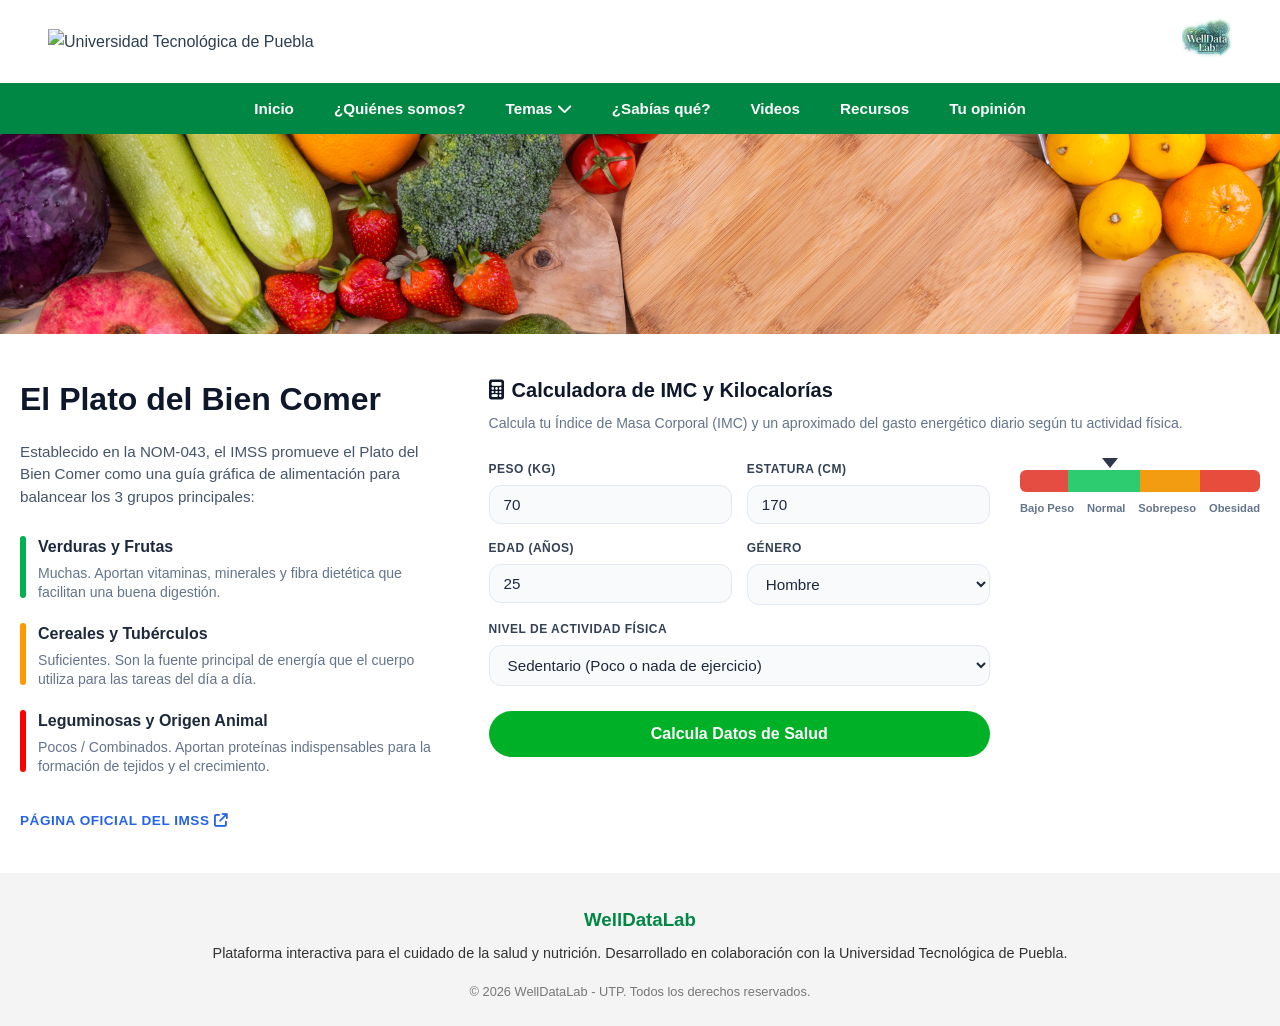
==== Views/calculadora.html @ 2ea06037 "Estructura completa actualizada: navegacion, estilos e imagenes" ====
<!DOCTYPE html>
<html lang="es">
<head>
  <meta charset="UTF-8">
  <meta name="viewport" content="width=device-width, initial-scale=1.0">
  <title>Calculadora de IMC - WellDataLab</title>

  <!-- FAVICON -->
  <link rel="icon" type="image/png" href="../Resources/logo-welldatalab.png">

  <!-- Font Awesome para los íconos -->
  <link rel="stylesheet" href="https://cdnjs.cloudflare.com/ajax/libs/font-awesome/6.5.1/css/all.min.css">
  
  <!-- HOJA DE ESTILOS PRINCIPAL (Se requiere ../ para salir de la carpeta Views) -->
  <link rel="stylesheet" href="../Styles/Style_components.css">
</head>
<body>

  <!-- ENCABEZADO CON LOGOS Y NAVEGACIÓN -->
  <header class="header-site">
    <div class="top-header">
      <div class="logo-left">
        <img src="../Resources/logo-utp.png.jpeg" alt="Universidad Tecnológica de Puebla">
      </div>
      <div class="logo-right">
        <img src="../Resources/logo-welldatalab.png" alt="WellDataLab">
      </div>
    </div>

    <nav class="navbar">
      <div class="nav-container">
        <button class="nav-toggle" id="nav-toggle" aria-label="Abrir menú">
          <i class="fa-solid fa-bars"></i>
        </button>

        <ul class="nav-menu" id="nav-menu">
          <li class="nav-item"><a href="../index.html" class="nav-link">Inicio</a></li>
          <li class="nav-item"><a href="quienes_somos.html" class="nav-link">¿Quiénes somos?</a></li>
          
          <!-- MENÚ DESPLEGABLE TEMAS DE INTERÉS -->
          <li class="nav-item dropdown-item">
            <a href="temas.html" class="nav-link">Temas <i class="fa-solid fa-chevron-down"></i></a>
            <ul class="dropdown-menu" id="topics-dropdown">
              <li><a href="temas.html" data-topic="1">Alimentación saludable (INCMNSZ)</a></li>
              <li><a href="temas.html" data-topic="2">Guías alimentarias</a></li>
              <li><a href="temas.html" data-topic="3">Hidratación y la Jarra del Buen Beber</a></li>
              <li><a href="temas.html" data-topic="4">Herramientas de salud (IMSS)</a></li>
              <li><a href="temas.html" data-topic="5">Sostenibilidad alimentaria</a></li>
              <li><a href="temas.html" data-topic="6">Recomendaciones de ejercicio</a></li>
              <li><a href="temas.html" data-topic="7">Videos de recetas</a></li>
              <li><a href="temas.html" data-topic="8">Marco normativo</a></li>
            </ul>
          </li>

          <li class="nav-item"><a href="sabias_que.html" class="nav-link">¿Sabías qué?</a></li>
          <li class="nav-item"><a href="#" class="nav-link">Videos</a></li>
          <li class="nav-item"><a href="#" class="nav-link">Recursos</a></li>
          <li class="nav-item"><a href="#" class="nav-link">Tu opinión</a></li>
        </ul>
      </div>
    </nav>
  </header>

  <!-- CONTENIDO PRINCIPAL -->
  <main class="main-content">
    <!-- BANNER SUPERIOR -->
    <div class="hero-banner">
      <img src="../Resources/home/banner-comida.jpg" alt="Alimentos saludables" class="banner-img">
    </div>

    <!-- CONTENEDOR PRINCIPAL DOS COLUMNAS -->
    <div class="calc-section-container">
      
      <!-- COLUMNA IZQUIERDA: EL PLATO DEL BIEN COMER -->
      <div class="info-plato">
        <h2>El Plato del Bien Comer</h2>
        <p class="desc-plato">
          Establecido en la NOM-043, el IMSS promueve el Plato del Bien Comer como una guía gráfica de alimentación para balancear los 3 grupos principales:
        </p>

        <ul class="lista-grupos">
          <li class="grupo-item verde">
            <strong>Verduras y Frutas</strong>
            <span>Muchas. Aportan vitaminas, minerales y fibra dietética que facilitan una buena digestión.</span>
          </li>
          <li class="grupo-item naranja">
            <strong>Cereales y Tubérculos</strong>
            <span>Suficientes. Son la fuente principal de energía que el cuerpo utiliza para las tareas del día a día.</span>
          </li>
          <li class="grupo-item rojo">
            <strong>Leguminosas y Origen Animal</strong>
            <span>Pocos / Combinados. Aportan proteínas indispensables para la formación de tejidos y el crecimiento.</span>
          </li>
        </ul>

        <a href="https://www.gob.mx/imss" target="_blank" rel="noopener noreferrer" class="link-imss">
          PÁGINA OFICIAL DEL IMSS <i class="fa-solid fa-arrow-up-right-from-square"></i>
        </a>
      </div>

      <!-- COLUMNA DERECHA: CALCULADORA Y BARRA DE IMC -->
      <div class="calc-card">
        <div class="calc-header">
          <h3><i class="fa-solid fa-calculator"></i> Calculadora de IMC y Kilocalorías</h3>
          <p>Calcula tu Índice de Masa Corporal (IMC) y un aproximado del gasto energético diario según tu actividad física.</p>
        </div>

        <div class="calc-body-grid">
          <!-- FORMULARIO -->
          <form id="imc-form" class="imc-form">
            <div class="form-row">
              <div class="form-group">
                <label for="peso">PESO (KG)</label>
                <input type="number" id="peso" value="70" step="0.1" min="1" required>
              </div>
              <div class="form-group">
                <label for="estatura">ESTATURA (CM)</label>
                <input type="number" id="estatura" value="170" min="1" required>
              </div>
            </div>

            <div class="form-row">
              <div class="form-group">
                <label for="edad">EDAD (AÑOS)</label>
                <input type="number" id="edad" value="25" min="1" required>
              </div>
              <div class="form-group">
                <label for="genero">GÉNERO</label>
                <select id="genero">
                  <option value="Hombre">Hombre</option>
                  <option value="Mujer">Mujer</option>
                </select>
              </div>
            </div>

            <div class="form-group full-width">
              <label for="actividad">NIVEL DE ACTIVIDAD FÍSICA</label>
              <select id="actividad">
                <option value="1.2">Sedentario (Poco o nada de ejercicio)</option>
                <option value="1.375">Ligero (1-3 días a la semana)</option>
                <option value="1.55">Moderado (3-5 días a la semana)</option>
                <option value="1.725">Intenso (6-7 días a la semana)</option>
              </select>
            </div>

            <button type="submit" class="btn-calcula-green">Calcula Datos de Salud</button>
          </form>

          <!-- BARRA GRÁFICA DE IMC -->
          <div class="imc-visual-container">
            <div class="bar-wrapper">
              <div class="bar-gradient"></div>
              <!-- Indicador en forma de V invertida/flecha -->
              <div id="indicador-flecha" class="arrow-indicator"></div>
            </div>
            <div class="bar-labels">
              <span>Bajo Peso</span>
              <span>Normal</span>
              <span>Sobrepeso</span>
              <span>Obesidad</span>
            </div>

            <!-- RESULTADOS DESPLEGABLES ABAJO DE LA BARRA -->
            <div id="box-resultados" class="box-resultados hidden">
              <p><strong>IMC:</strong> <span id="res-imc">--</span> (<span id="res-cat">--</span>)</p>
              <p><strong>Gasto Energético:</strong> <span id="res-kcal">--</span></p>
            </div>
          </div>
        </div>
      </div>

    </div>
  </main>

  <!-- PIE DE PÁGINA -->
  <footer class="footer-site">
    <div class="footer-container">
      <h3 class="footer-title">WellDataLab</h3>
      <p>Plataforma interactiva para el cuidado de la salud y nutrición. Desarrollado en colaboración con la Universidad Tecnológica de Puebla.</p>
      <p class="copyright">© 2026 WellDataLab - UTP. Todos los derechos reservados.</p>
    </div>
  </footer>

  <!-- Scripts -->
  <script src="../Js/main.js"></script>
  <script src="../Js/calculadora.js"></script>
</body>
</html>
---- Styles/Style_components.css ----
/* ==========================================
   1. RESET Y CONFIGURACIÓN GLOBAL
   ========================================== */
* {
  box-sizing: border-box;
  margin: 0;
  padding: 0;
}

html, body {
  background-color: #ffffff !important;
  font-family: 'Segoe UI', Tahoma, Geneva, Verdana, sans-serif;
  color: #333333;
  display: flex;
  flex-direction: column;
  min-height: 100vh;
}

/* Regla general de ocultar */
.hidden {
  display: none !important;
}

/* ==========================================
   2. LOGOS SUPERIORES Y HEADER
   ========================================== */
.top-header {
  display: flex;
  justify-content: space-between;
  align-items: center;
  padding: 0.8rem 3rem;
  background-color: #ffffff;
}

.logo-left img { height: 65px; }
.logo-right img { height: 50px; }

/* ==========================================
   3. BARRA DE NAVEGACIÓN (NAVBAR)
   ========================================== */
.navbar {
  background-color: #008744; /* Verde institucional */
  width: 100%;
  position: relative;
  z-index: 1000;
}

.nav-container {
  display: flex;
  justify-content: center;
  align-items: center;
  padding: 0.8rem 1rem;
}

.nav-menu {
  display: flex;
  list-style: none;
  gap: 2.5rem;
  align-items: center;
}

.nav-link {
  color: #ffffff;
  text-decoration: none;
  font-weight: bold;
  font-size: 0.95rem;
  transition: opacity 0.2s;
}

.nav-link:hover, .nav-link.active {
  opacity: 0.85;
}

.nav-toggle {
  display: none;
  background: transparent;
  border: none;
  color: #ffffff;
  font-size: 1.8rem;
  cursor: pointer;
}

/* MENÚ DESPLEGABLE (DROPDOWN IN NAVBAR) */
.dropdown-item {
  position: relative;
}

.dropdown-menu {
  display: none;
  position: absolute;
  top: 100%;
  left: 0;
  background-color: #008744;
  min-width: 260px;
  box-shadow: 0 8px 16px rgba(0, 0, 0, 0.2);
  list-style: none;
  padding: 10px 0;
  margin: 0;
  z-index: 1000;
  border-radius: 0 0 8px 8px;
}

.dropdown-item:hover .dropdown-menu {
  display: block;
}

.dropdown-menu li a {
  color: #ffffff;
  padding: 10px 18px;
  display: block;
  text-decoration: none;
  font-size: 0.92rem;
  transition: background 0.2s;
}

.dropdown-menu li a:hover {
  background-color: #006b35;
}

/* ==========================================
   4. BANNERS Y HERO
   ========================================== */
.hero-banner {
  width: 100% !important;
  height: 200px !important;
  min-height: 200px !important;
  max-height: 200px !important;
  overflow: hidden !important;
  display: block !important;
  background-color: #008744;
  position: relative !important;
}

.hero-banner img,
.hero-banner .banner-img {
  width: 100% !important;
  height: 200px !important; /* En lugar de 100%, forzamos la altura absoluta */
  object-fit: cover !important;
  object-position: center !important;
  display: block !important;
}

/* ==========================================
   5. INICIO (HOME / DIAPOSITIVA 1)
   ========================================== */
.home-container {
  display: grid;
  grid-template-columns: 280px 1fr 220px;
  gap: 20px;
  max-width: 1300px;
  margin: 30px auto;
  padding: 0 20px;
  align-items: center;
  background-color: #ffffff !important;
}

.left-aside {
  display: flex;
  justify-content: center;
}

.left-aside .castor-img {
  width: 100%;
  max-width: 270px;
  height: auto;
}

.content-body {
  text-align: center;
  line-height: 1.6;
}

.content-body h1 {
  font-size: 2rem;
  font-weight: 800;
  letter-spacing: 1px;
  margin-bottom: 5px;
  color: #000000;
}

.content-body .subtitle {
  font-size: 1.15rem;
  font-weight: 600;
  margin-bottom: 25px;
  color: #000000;
}

.content-body p {
  font-size: 1.05rem;
  margin-bottom: 20px;
  color: #222222;
}

.highlight-text {
  font-weight: 600;
}

.right-aside {
  display: flex;
  flex-direction: column;
  align-items: center;
  gap: 35px;
}

/* POST-IT IMC */
.postit-btn {
  position: relative;
  width: 170px;
  background-color: #fef08a;
  color: #222222;
  text-decoration: none;
  text-align: center;
  padding: 25px 15px 15px 15px;
  font-size: 0.95rem;
  line-height: 1.3;
  box-shadow: 4px 5px 12px rgba(0, 0, 0, 0.2);
  transform: rotate(3deg);
  transition: transform 0.2s ease, box-shadow 0.2s ease;
  display: flex;
  flex-direction: column;
  align-items: center;
  justify-content: center;
  border-radius: 2px;
}

.postit-btn .pin {
  position: absolute;
  top: -12px;
  font-size: 1.4rem;
  text-shadow: 1px 2px 3px rgba(0,0,0,0.3);
}

.postit-btn p { margin: 8px 0; }
.postit-btn strong { font-weight: bold; }
.postit-btn .scale-icon { font-size: 1.3rem; margin-top: 4px; }

.postit-btn:hover {
  transform: scale(1.06) rotate(0deg);
  box-shadow: 6px 8px 16px rgba(0, 0, 0, 0.3);
}

.heart-img {
  width: 130px;
  height: auto;
}

/* ==========================================
   6. CALCULADORA IMC & PLATO DEL BIEN COMER
   ========================================== */
.calc-section-container {
  display: grid;
  grid-template-columns: 1fr 1.8fr;
  gap: 40px;
  max-width: 1300px;
  margin: 40px auto;
  padding: 0 20px;
  align-items: start;
}

.info-plato h2 {
  font-size: 2rem;
  font-weight: 800;
  color: #0f172a;
  margin-bottom: 15px;
}

.desc-plato {
  color: #475569;
  font-size: 0.95rem;
  line-height: 1.5;
  margin-bottom: 25px;
}

.lista-grupos {
  list-style: none;
  display: flex;
  flex-direction: column;
  gap: 18px;
  margin-bottom: 30px;
}

.grupo-item {
  position: relative;
  padding-left: 18px;
  display: flex;
  flex-direction: column;
  gap: 4px;
}

.grupo-item::before {
  content: "";
  position: absolute;
  left: 0;
  top: 2px;
  width: 6px;
  height: 90%;
  border-radius: 3px;
}

.grupo-item.verde::before { background-color: #00b050; }
.grupo-item.naranja::before { background-color: #ff9900; }
.grupo-item.rojo::before { background-color: #ff0000; }

.grupo-item strong { font-size: 1rem; color: #1e293b; }
.grupo-item span { font-size: 0.88rem; color: #64748b; line-height: 1.4; }

.link-imss {
  color: #2563eb;
  font-size: 0.85rem;
  font-weight: 700;
  text-decoration: none;
  letter-spacing: 0.5px;
}

.calc-card { background: #ffffff !important; }

.calc-header h3 {
  font-size: 1.25rem;
  color: #0f172a;
  display: flex;
  align-items: center;
  gap: 8px;
  margin-bottom: 6px;
}

.calc-header p {
  color: #64748b;
  font-size: 0.88rem;
  margin-bottom: 25px;
}

.calc-body-grid {
  display: grid;
  grid-template-columns: 1fr 240px;
  gap: 30px;
  align-items: start;
}

.imc-form { display: flex; flex-direction: column; gap: 15px; }
.form-row { display: grid; grid-template-columns: 1fr 1fr; gap: 15px; }
.form-group { display: flex; flex-direction: column; gap: 6px; }
.form-group.full-width { grid-column: 1 / -1; }

.form-group label {
  font-size: 0.75rem;
  font-weight: 800;
  color: #334155;
  letter-spacing: 0.5px;
}

.form-group input,
.form-group select {
  width: 100%;
  padding: 10px 14px;
  border: 1px solid #e2e8f0;
  border-radius: 12px;
  background-color: #f8fafc;
  font-size: 0.95rem;
  color: #1e293b;
  outline: none;
  transition: border-color 0.2s, background-color 0.2s;
}

.form-group input:focus,
.form-group select:focus {
  border-color: #008744;
  background-color: #ffffff;
}

.btn-calcula-green {
  background-color: #00b027;
  color: #ffffff;
  border: none;
  padding: 14px 20px;
  font-size: 1rem;
  font-weight: 700;
  border-radius: 30px;
  cursor: pointer;
  margin-top: 10px;
  transition: background-color 0.2s, transform 0.1s;
}

.btn-calcula-green:hover {
  background-color: #008744;
  transform: translateY(-1px);
}

/* BARRA DE IMC Y RESULTADOS */
.imc-visual-container {
  display: flex;
  flex-direction: column;
  align-items: center;
  margin-top: 10px;
  width: 100%;
}

.bar-wrapper {
  position: relative;
  width: 100%;
  height: 22px;
}

.bar-gradient {
  width: 100%;
  height: 100%;
  border-radius: 6px;
  background: linear-gradient(
    to right,
    #e54d42 0%, #e54d42 20%,
    #2ecc71 20%, #2ecc71 50%,
    #f39c12 50%, #f39c12 75%,
    #e74c3c 75%, #e74c3c 100%
  );
}

.arrow-indicator {
  position: absolute;
  top: -12px;
  left: 37.5%;
  width: 0;
  height: 0;
  border-left: 8px solid transparent;
  border-right: 8px solid transparent;
  border-top: 10px solid #2d3748;
  transform: translateX(-50%);
  transition: left 0.4s ease-in-out;
}

.bar-labels {
  display: flex;
  justify-content: space-between;
  width: 100%;
  margin-top: 8px;
}

.bar-labels span {
  font-size: 0.70rem;
  color: #64748b;
  font-weight: 600;
}

.box-resultados {
  margin-top: 20px;
  padding: 14px;
  background-color: #f1f5f9;
  border-radius: 10px;
  width: 100%;
  text-align: center;
  font-size: 0.88rem;
  color: #1e293b;
  line-height: 1.5;
}

/* ==========================================
   7. SECCIÓN ¿QUIÉNES SOMOS?
   ========================================== */
.about-section {
  width: 100%;
  max-width: 1100px;
  margin: 40px auto;
  padding: 0 20px 60px;
  text-align: center;
  background-color: #ffffff !important;
}

.about-title {
  font-size: 2rem;
  font-weight: 800;
  color: #111827;
  margin-bottom: 35px;
  text-transform: uppercase;
  letter-spacing: 1px;
}

.cards-grid {
  display: grid;
  grid-template-columns: repeat(auto-fit, minmax(280px, 1fr));
  gap: 25px;
  width: 100%;
}

.about-card {
  padding: 35px 25px;
  border-radius: 20px;
  box-shadow: 0 4px 15px rgba(0, 0, 0, 0.05);
  text-align: center;
}

.about-card h2 {
  font-size: 1.25rem;
  font-weight: 700;
  color: #1f2937;
  margin-bottom: 15px;
}

.about-card p {
  font-size: 0.95rem;
  color: #4b5563;
  line-height: 1.6;
}

.blue-card { background-color: #EBF5FF; }
.green-card { background-color: #E6F9F0; }

/* ==========================================
   8. SECCIÓN ¿SABÍAS QUÉ?
   ========================================== */
.facts-section {
  max-width: 1100px;
  margin: 30px auto;
  padding: 0 20px 60px;
  background-color: #ffffff !important;
}

.facts-main-title {
  text-align: center;
  font-size: 2.2rem;
  font-weight: 900;
  color: #111827;
  margin-bottom: 25px;
  letter-spacing: 1px;
}

.topic-selector-container {
  background-color: #f3f4f6;
  padding: 15px 20px;
  border-radius: 12px;
  margin-bottom: 30px;
  display: flex;
  align-items: center;
  justify-content: center;
  gap: 15px;
  flex-wrap: wrap;
}

.topic-selector-container label {
  font-weight: 700;
  color: #1f2937;
}

.topic-select {
  padding: 10px 15px;
  font-size: 1rem;
  font-weight: 600;
  border: 2px solid #008744;
  border-radius: 8px;
  outline: none;
  background-color: #ffffff;
  cursor: pointer;
}

.facts-layout {
  display: flex;
  gap: 30px;
  align-items: flex-start;
}

.facts-aside { flex: 0 0 240px; }

.postit-facts {
  background-color: #fef08a;
  padding: 25px 18px;
  border-radius: 6px;
  box-shadow: 4px 6px 12px rgba(0, 0, 0, 0.12);
  position: relative;
  text-align: center;
}

.postit-facts .pin {
  position: absolute;
  top: -10px;
  left: 50%;
  transform: translateX(-50%);
  font-size: 1.2rem;
}

.postit-facts h2 {
  font-size: 1.3rem;
  font-weight: 800;
  color: #854d0e;
  margin: 10px 0 5px;
}

.postit-facts p {
  font-size: 0.88rem;
  color: #a16207;
  margin-bottom: 12px;
}

.facts-counter {
  background-color: #facc15;
  color: #713f12;
  font-weight: 700;
  padding: 5px 10px;
  border-radius: 15px;
  font-size: 0.85rem;
  display: inline-block;
}

.facts-container {
  flex: 1;
  display: flex;
  flex-direction: column;
  gap: 15px;
}

.fact-card {
  background-color: #ffffff;
  border-left: 5px solid #008744;
  border-radius: 8px;
  padding: 16px 20px;
  box-shadow: 0 3px 8px rgba(0, 0, 0, 0.06);
  display: flex;
  gap: 15px;
  align-items: flex-start;
}

.fact-number {
  background-color: #e6f9f0;
  color: #008744;
  font-weight: 800;
  padding: 4px 10px;
  border-radius: 6px;
  font-size: 0.9rem;
}

.fact-content h3 {
  margin: 0 0 5px 0;
  font-size: 1.1rem;
  color: #111827;
}

.fact-content p {
  margin: 0;
  font-size: 0.95rem;
  color: #4b5563;
  line-height: 1.5;
}

/* ==========================================
   9. VISTA DE TEMAS DE INTERÉS
   ========================================== */
.topic-section-container {
  max-width: 1250px;
  margin: 40px auto;
  padding: 0 20px 60px;
}

/* TEMA ESTÁNDAR (LATERAL 2 COLUMNAS) */
.topic-layout {
  display: grid;
  grid-template-columns: 1fr 1fr;
  gap: 40px;
  align-items: start;
}

.topic-main-title {
  font-size: 2.2rem;
  font-weight: 900;
  color: #111827;
  line-height: 1.2;
  margin-bottom: 20px;
  letter-spacing: -0.5px;
}

.topic-desc {
  font-size: 1.05rem;
  color: #374151;
  line-height: 1.6;
  margin-bottom: 25px;
}

.topic-quote {
  font-size: 1.1rem;
  color: #111827;
  font-style: italic;
  margin-bottom: 30px;
}

.video-btn {
  display: inline-flex;
  align-items: center;
  gap: 8px;
  color: #0284c7;
  font-weight: 700;
  font-size: 1rem;
  text-decoration: none;
  transition: color 0.2s ease;
}

.video-btn:hover {
  color: #0369a1;
  text-decoration: underline;
}

.topic-right-grid {
  display: grid;
  grid-template-columns: 1fr 1fr;
  gap: 20px;
}

/* ESTRUCTURA CENTRADA TEMA 2 (GRID 5x2) */
.topic-header-full {
  text-align: center;
  max-width: 900px;
  margin: 0 auto 30px auto;
}

.topic-main-title-center {
  font-size: 2.2rem;
  font-weight: 900;
  color: #111827;
  margin-bottom: 12px;
}

.topic-desc-center {
  font-size: 1.1rem;
  color: #4b5563;
  line-height: 1.6;
}

.grid-5-col {
  display: grid;
  grid-template-columns: repeat(5, 1fr);
  gap: 16px;
  margin-bottom: 30px;
}

.card-header-flex {
  display: flex;
  align-items: center;
  justify-content: space-between;
  margin-bottom: 12px;
}

.card-icon {
  font-size: 1.4rem;
  color: #008744;
}

/* TARJETAS DE CARACTERÍSTICAS/RECOMENDACIONES */
.feature-card {
  background-color: #ffffff;
  border: 1px solid #e5e7eb;
  border-radius: 16px;
  padding: 20px 18px;
  box-shadow: 0 4px 12px rgba(0, 0, 0, 0.03);
  transition: transform 0.2s ease, box-shadow 0.2s ease;
}

.feature-card:hover {
  transform: translateY(-3px);
  box-shadow: 0 8px 18px rgba(0, 0, 0, 0.08);
}

.card-num {
  width: 34px;
  height: 34px;
  border-radius: 8px;
  display: flex;
  align-items: center;
  justify-content: center;
  font-weight: 800;
  font-size: 0.95rem;
}

.feature-card h3 {
  font-size: 1.05rem;
  font-weight: 800;
  color: #111827;
  margin-bottom: 10px;
}

.feature-card p {
  font-size: 0.88rem;
  color: #6b7280;
  line-height: 1.5;
  margin: 0;
}

.topic-footer-action {
  text-align: center;
  margin-top: 25px;
}

/* BADGES DE COLORES (INSIGNIAS NUMÉRICAS) */
.blue-badge { background-color: #e0f2fe; color: #0284c7; }
.purple-badge { background-color: #f3e8ff; color: #9333ea; }
.green-badge { background-color: #dcfce7; color: #16a34a; }
.cyan-badge { background-color: #cff4fc; color: #0891b2; }
.red-badge { background-color: #ffe4e6; color: #e11d48; }
.light-green-badge { background-color: #d1fae5; color: #059669; }

/* ==========================================
   10. PIE DE PÁGINA (FOOTER)
   ========================================== */
.footer-site {
  background-color: #f4f4f4;
  padding: 2rem 1rem 1rem;
  margin-top: auto;
  text-align: center;
}

.footer-title {
  color: #008744;
  margin-bottom: 0.5rem;
}

.footer-site p {
  color: #333333;
  font-size: 0.9rem;
  margin-bottom: 0.5rem;
}

.copyright {
  color: #777777 !important;
  font-size: 0.8rem !important;
  margin-top: 1rem;
}

/* ==========================================
   11. MEDIA QUERIES (RESPONSIVO)
   ========================================== */
@media (max-width: 1100px) {
  .grid-5-col {
    grid-template-columns: repeat(3, 1fr);
  }
}

@media (max-width: 900px) {
  .top-header { padding: 0.5rem 1rem; }
  .logo-left img { height: 45px; }
  .logo-right img { height: 35px; }

  .nav-container { justify-content: flex-end; }
  .nav-toggle { display: block; }

  .nav-menu {
    display: none;
    flex-direction: column;
    position: absolute;
    top: 100%;
    left: 0;
    width: 100%;
    background-color: #008744;
    padding: 1rem 0;
    gap: 1rem;
    box-shadow: 0 4px 6px rgba(0, 0, 0, 0.15);
  }

  .nav-menu.active { display: flex; }
  .nav-item { text-align: center; }

  .dropdown-menu {
    position: static;
    box-shadow: none;
    background-color: #006b35;
    border-radius: 0;
  }

  .home-container {
    grid-template-columns: 1fr;
    text-align: center;
  }

  .right-aside {
    flex-direction: row;
    justify-content: center;
  }

  .calc-section-container,
  .calc-body-grid,
  .topic-layout {
    grid-template-columns: 1fr;
  }

  .facts-layout {
    flex-direction: column;
  }

  .facts-aside {
    width: 100%;
    display: flex;
    justify-content: center;
  }
}

@media (max-width: 640px) {
  .grid-5-col,
  .topic-right-grid {
    grid-template-columns: 1fr;
  }

  .form-row {
    grid-template-columns: 1fr;
  }
}
/* ==========================================
   DISEÑO MAXIMIZADO Y UNIFICADO DE LA JARRA
   ========================================== */
/* ==========================================
   DISEÑO 100% FULL WIDTH (SIN MÁRGENES EN BLANCO)
   ========================================== */

/* 1. Forzar que el contenedor principal de temas no tenga restricciones de ancho ni padding excesivo */
/* Corrección de ancho en Jarra/Plato */
.topic-section-container {
  width: 100% !important;
  max-width: 100% !important;
  padding: 10px 0 30px 0 !important;
  margin: 0 !important;
  box-sizing: border-box !important;
}

.jarra-wrapper {
  width: 100%;
  max-width: 1400px; /* Ancho máximo controlado para evitar empujar la pantalla */
  margin: 0 auto;
  padding: 10px 20px;
  box-sizing: border-box;
}

.jarra-header-text {
  text-align: center;
  margin-bottom: 20px;
}

.jarra-title {
  color: #0f172a;
  font-size: 2.3rem;
  font-weight: 800;
  margin-bottom: 6px;
}

.jarra-subtitle {
  color: #64748b;
  font-size: 1.05rem;
}

/* 3. Tarjeta Gigante Full-Width */
.jarra-main-card {
  background: #ffffff;
  border-radius: 24px;
  padding: 35px 40px;
  box-shadow: 0 10px 30px rgba(0, 0, 0, 0.05);
  border: 1px solid #e2e8f0;
  display: grid;
  /* Reparto proporcional en 3 columnas anchas */
  grid-template-columns: 320px 420px 1fr; 
  gap: 40px;
  align-items: center;
  width: 100%;
  box-sizing: border-box;
}

@media (max-width: 1200px) {
  .jarra-main-card {
    grid-template-columns: 1fr;
    gap: 25px;
    padding: 25px;
  }
}

/* --- COLUMNA 1: CASTOR Y GLOBO DE DIÁLOGO --- */
.mascot-col {
  display: flex;
  flex-direction: column;
  align-items: center;
  width: 100%;
}

.speech-bubble {
  position: relative;
  background: #f8fafc;
  border: 2px solid #2e7d32;
  border-radius: 16px;
  padding: 18px;
  font-size: 0.95rem;
  color: #1e293b;
  line-height: 1.5;
  font-weight: 600;
  text-align: center;
  margin-bottom: 20px;
  box-shadow: 0 4px 12px rgba(0,0,0,0.03);
  width: 100%;
  box-sizing: border-box;
}

.speech-bubble::after {
  content: '';
  position: absolute;
  bottom: -10px;
  left: 50%;
  transform: translateX(-50%);
  border-width: 10px 10px 0;
  border-style: solid;
  border-color: #2e7d32 transparent;
  display: block;
  width: 0;
}

.castor-img-wrapper {
  background: transparent;
  display: flex;
  justify-content: center;
}

.castor-jarra-img {
  width: 230px;
  height: auto;
  mix-blend-mode: multiply;
  animation: floatCastor 3.5s ease-in-out infinite;
}

@keyframes floatCastor {
  0%, 100% { transform: translateY(0px); }
  50% { transform: translateY(-8px); }
}

/* --- COLUMNA 2: JARRA EXPANDIDA (CORREGIDO SIN FONDO GRIS) --- */
.jarra-visual-col {
  display: flex;
  justify-content: center;
  align-items: center;
  background: #ffffff; /* Fondo blanco limpio en lugar de gris */
  border-radius: 20px;
  padding: 30px 20px;
  border: 1px solid #e2e8f0;
  width: 100%;
  box-sizing: border-box;
  box-shadow: inset 0 2px 8px rgba(0, 0, 0, 0.02);
}

.jarra-svg {
  width: 100%;
  max-width: 360px; /* Jarra grande y prominente */
  height: auto;
  filter: drop-shadow(0 8px 15px rgba(0,0,0,0.08));
}

.jarra-layer {
  cursor: pointer;
  opacity: 0.2;
  transition: opacity 0.35s ease, fill 0.35s ease;
}

.jarra-layer.active {
  opacity: 1;
}

.jarra-layer:hover {
  opacity: 0.85;
}

.jarra-text-lbl {
  fill: #ffffff;
  font-size: 10px;
  font-weight: 800;
  text-anchor: middle;
  pointer-events: none;
}

/* --- COLUMNA 3: PANEL INFORMACIÓN Y BOTONES --- */
.jarra-info-panel {
  display: flex;
  flex-direction: column;
  gap: 20px;
  width: 100%;
}

.info-card-display {
  background: #ffffff; /* Fondo blanco en lugar de gris */
  border-radius: 18px;
  padding: 28px;
  border: 1px solid #e2e8f0;
  border-left: 6px solid #2563eb;
  transition: border-color 0.3s ease;
  box-shadow: 0 4px 15px rgba(0, 0, 0, 0.03);
}

.fade-in-card {
  animation: cardSlide 0.3s ease-out;
}

@keyframes cardSlide {
  from {
    opacity: 0;
    transform: translateX(12px);
  }
  to {
    opacity: 1;
    transform: translateX(0);
  }
}

.level-badge-tag {
  color: #fff;
  font-size: 0.8rem;
  font-weight: 700;
  padding: 5px 16px;
  border-radius: 20px;
  display: inline-block;
  margin-bottom: 12px;
}

.info-card-display h3 {
  font-size: 1.65rem;
  color: #0f172a;
  margin-bottom: 6px;
}

.recommended-quantity {
  font-weight: 700;
  color: #16a34a;
  font-size: 1.1rem;
  margin-bottom: 12px;
}

#jarra-info-desc {
  color: #475569;
  line-height: 1.6;
  font-size: 1rem;
}

/* BOTONES SELECTORES */
.jarra-btn-grid {
  display: grid;
  grid-template-columns: repeat(2, 1fr);
  gap: 14px;
}

.jarra-btn {
  background: #f8fafc;
  border: 2px solid #e2e8f0;
  border-radius: 12px;
  padding: 14px 16px;
  font-weight: 600;
  font-size: 0.92rem;
  color: #334155;
  cursor: pointer;
  text-align: left;
  transition: all 0.2s ease;
}

.jarra-btn:hover, .jarra-btn.active {
  border-color: var(--btn-color);
  background-color: #ffffff;
  color: var(--btn-color);
  box-shadow: 0 4px 12px rgba(0,0,0,0.06);
}

/* ALERTA CRÍTICA Y ENLACE DE PROFECO */
.alert-box-stat {
  background-color: #fef2f2;
  border: 1px solid #fecaca;
  color: #991b1b;
  border-radius: 12px;
  padding: 16px 20px;
  display: flex;
  gap: 14px;
  align-items: center;
  font-size: 0.92rem;
}

.alert-box-stat i {
  font-size: 1.5rem;
}

.profeco-link {
  display: inline-block;
  margin-top: 8px;
  color: #15803d;
  font-weight: 700;
  text-decoration: underline;
  transition: color 0.2s ease;
}

.profeco-link:hover {
  color: #166534;
  text-decoration: none;
}

.profeco-link i {
  font-size: 0.8rem;
  margin-left: 4px;
}
/* ==========================================
   PLATO DEL BUEN COMER: FULL-WIDTH & PIE CHART
   ========================================== */

/* 1. Reset estricto del contenedor del tema */
#topic-content,
.plato-container-full {
  width: 100% !important;
  max-width: 100% !important;
  margin: 0 !important;
  padding: 0 !important;
  box-sizing: border-box !important;
}

/* 2. Envoltorio general con margen lateral controlado */
.plato-wrapper {
  width: 100% !important;
  max-width: 1400px !important;
  margin: 20px auto !important;
  padding: 0 20px !important;
  box-sizing: border-box !important;
}

/* 3. Rejilla principal para ocupar todo el ancho disponible */
.plato-main-card {
  display: grid !important;
  grid-template-columns: 280px 360px 1fr !important;
  gap: 30px !important;
  background: #ffffff !important;
  border-radius: 20px !important;
  padding: 30px !important;
  box-shadow: 0 8px 25px rgba(0, 0, 0, 0.06) !important;
  border: 1px solid #e2e8f0 !important;
  align-items: center !important;
  width: 100% !important;
  box-sizing: border-box !important;
}

/* 4. Estilos del Gráfico de Pastel (SVG) */
.plato-visual-col {
  display: flex !important;
  justify-content: center !important;
  align-items: center !important;
  width: 100% !important;
  padding: 10px !important;
}

.plato-pie-svg {
  width: 100% !important;
  max-width: 320px !important;
  height: auto !important;
  filter: drop-shadow(0 6px 12px rgba(0, 0, 0, 0.1));
  transform: rotate(-90deg); /* Orienta el primer sector hacia arriba */
}

.pie-slice {
  cursor: pointer;
  stroke: #ffffff;
  stroke-width: 2px;
  transition: transform 0.25s ease, opacity 0.25s ease, stroke-width 0.25s ease;
  transform-origin: center;
  opacity: 0.85;
}

.pie-slice:hover,
.pie-slice.active {
  opacity: 1;
  stroke: #ffffff;
  stroke-width: 4px;
  transform: scale(1.04);
}

/* 5. Adaptación Móvil / Tablets */
@media (max-width: 1024px) {
  .plato-main-card {
    grid-template-columns: 1fr !important;
    gap: 25px !important;
    padding: 20px !important;
  }
}
/* ==========================================
   recomendaciones de ejercicio 
   ========================================== */
/* ==========================================
   ESTILOS TEMA 6: EJERCICIO Y MOVIMIENTO
   ========================================== */
/* ==========================================
   ESTILOS TEMA 6: EJERCICIO Y MOVIMIENTO
   ========================================== */
.ejercicio-wrapper {
  width: 100% !important;
  max-width: 1400px !important;
  margin: 0 auto !important;
  padding: 20px 30px 50px 30px !important;
  box-sizing: border-box !important;
}

.ejercicio-header { 
  text-align: center; 
  margin-bottom: 40px; 
}

.ejercicio-title { 
  font-size: 2.2rem; 
  color: #1e293b; 
  font-weight: 800; 
  margin-bottom: 10px; 
  text-transform: none; 
}

.ejercicio-subtitle { 
  color: #64748b; 
  font-size: 1.05rem; 
  max-width: 800px; 
  margin: 0 auto; 
  line-height: 1.6; 
  font-style: italic; 
}

.ejercicio-grid { 
  display: grid; 
  grid-template-columns: repeat(3, 1fr); 
  gap: 30px; 
}

.ejercicio-card { 
  background: #ffffff; 
  border-radius: 20px; 
  padding: 30px 25px; 
  box-shadow: 0 10px 30px rgba(0,0,0,0.05); 
  border: 1px solid #e2e8f0; 
  display: flex; 
  flex-direction: column; 
}

.ejercicio-icon-box { 
  width: 52px; 
  height: 52px; 
  border-radius: 14px; 
  display: flex; 
  align-items: center; 
  justify-content: center; 
  font-size: 1.35rem; 
  margin-bottom: 20px; 
}

.icon-cardio { background: #e0f2fe; color: #0284c7; }
.icon-fuerza { background: #dcfce7; color: #16a34a; }
.icon-flex { background: #f3e8ff; color: #9333ea; }

.ejercicio-card-title { 
  font-size: 1.3rem; 
  font-weight: 800; 
  color: #1e293b; 
  margin-bottom: 12px; 
}

.ejercicio-card-desc { 
  font-size: 0.92rem; 
  color: #475569; 
  line-height: 1.6; 
  margin-bottom: 20px; 
}

.ejercicio-checklist { 
  list-style: none; 
  padding: 0; 
  margin-top: auto; 
  display: flex; 
  flex-direction: column; 
  gap: 10px; 
}

.ejercicio-checklist li { 
  display: flex; 
  align-items: center; 
  gap: 8px; 
  font-size: 0.88rem; 
  color: #64748b; 
  font-weight: 600; 
}

.ejercicio-checklist li i { 
  color: #0284c7; 
}

@media (max-width: 900px) { 
  .ejercicio-grid { grid-template-columns: 1fr; } 
}
/* ==========================================
   ESTILOS TEMA 8: PLANIFICACIÓN Y HÁBITOS
   ========================================== */

/* Contenedor principal de la sección de ejercicios / hábitos */
.ejercicio-wrapper {
  max-width: 1100px;
  margin: 0 auto;
  padding: 20px;
  box-sizing: border-box;
}

.ejercicio-header {
  text-align: center;
  margin-bottom: 30px;
}

.ejercicio-title {
  font-size: 2rem;
  color: #1e293b;
  margin-bottom: 10px;
  font-weight: 700;
}

.ejercicio-subtitle {
  font-size: 1.05rem;
  color: #64748b;
  max-width: 800px;
  margin: 0 auto;
  line-height: 1.6;
  font-style: italic;
}

/* Rejilla de tarjetas */
.ejercicio-grid {
  display: grid;
  grid-template-columns: repeat(auto-fit, minmax(280px, 1fr));
  gap: 25px;
  margin-top: 30px;
}

/* Tarjeta individual */
.feature-card {
  background-color: #ffffff;
  border-radius: 16px;
  padding: 25px;
  box-shadow: 0 4px 20px rgba(0, 0, 0, 0.06);
  border: 2px solid #e2e8f0;
  transition: transform 0.25s ease, box-shadow 0.25s ease, border-color 0.25s ease;
  cursor: pointer;
  display: flex;
  flex-direction: column;
}

.feature-card:hover,
.feature-card.active {
  transform: translateY(-5px);
  box-shadow: 0 10px 25px rgba(0, 0, 0, 0.12);
  border-color: #22c55e;
}

/* Encabezado e íconos en tarjetas */
.card-header-flex {
  display: flex;
  align-items: center;
  margin-bottom: 15px;
}

.card-num {
  width: 48px;
  height: 48px;
  border-radius: 12px;
  display: flex;
  align-items: center;
  justify-content: center;
  font-size: 1.25rem;
}

/* Variaciones de insignias por color */
.blue-badge {
  background-color: #dbeafe;
  color: #2563eb;
}

.purple-badge {
  background-color: #f3e8ff;
  color: #9333ea;
}

.green-badge {
  background-color: #dcfce7;
  color: #16a34a;
}

/* Tipografía de tarjetas */
.feature-card h3 {
  font-size: 1.2rem;
  color: #0f172a;
  margin-bottom: 10px;
}

.feature-card p {
  font-size: 0.95rem;
  color: #475569;
  line-height: 1.5;
  margin-bottom: 15px;
}

.feature-card ul {
  margin-top: auto;
  padding-left: 20px;
  color: #64748b;
  font-size: 0.88rem;
  line-height: 1.6;
}

/* Responsivo para pantallas pequeñas */
@media (max-width: 768px) {
  .ejercicio-grid {
    grid-template-columns: 1fr;
  }

  .ejercicio-title {
    font-size: 1.6rem;
  }
}
/* ==========================================
   VARIABLES GLOBALES Y RESET
   ========================================== */
:root {
  --primary-color: #2e7d32;
  --primary-hover: #1b5e20;
  --secondary-color: #0288d1;
  --text-color: #2c3e50;
  --bg-light: #f8fafc;
  --white: #ffffff;
  --shadow: 0 4px 6px -1px rgba(0, 0, 0, 0.1), 0 2px 4px -1px rgba(0, 0, 0, 0.06);
  --radius: 12px;
  --transition: all 0.3s ease;
}

* {
  box-sizing: border-box;
  margin: 0;
  padding: 0;
}

body {
  font-family: 'Segoe UI', Tahoma, Geneva, Verdana, sans-serif;
  color: var(--text-color);
  background-color: var(--bg-light);
  line-height: 1.6;
}

/* ==========================================
   ESTILOS GENERALES Y UTILIDADES
   ========================================== */
.hidden {
  display: none !important;
}

/* ==========================================
   ESTILOS DE LA SECCIÓN "TU OPINIÓN"
   ========================================== */
.opinion-container {
  max-width: 1200px;
  margin: 2rem auto;
  padding: 0 1.5rem;
  display: grid;
  grid-template-columns: 1fr 320px;
  gap: 2.5rem;
  align-items: start;
}

.opinion-form-section {
  background: #ffffff;
  padding: 2.5rem;
  border-radius: 12px;
  box-shadow: 0 4px 6px -1px rgba(0, 0, 0, 0.1), 0 2px 4px -1px rgba(0, 0, 0, 0.06);
}

.opinion-main-title {
  font-size: 2rem;
  color: #2e7d32;
  margin-bottom: 0.5rem;
  text-transform: uppercase;
  letter-spacing: 1px;
}

.opinion-intro {
  color: #64748b;
  margin-bottom: 2rem;
  font-size: 1.05rem;
}

/* BLOQUE DE PREGUNTA */
.question-block {
  background: #f1f5f9;
  border-left: 4px solid #2e7d32;
  padding: 1.25rem 1.5rem;
  margin-bottom: 1.5rem;
  border-radius: 0 12px 12px 0;
  transition: all 0.3s ease;
}

.question-block:hover {
  background: #e2e8f0;
}

.question-title {
  font-size: 1.1rem;
  font-weight: 600;
  color: #2c3e50;
  margin-bottom: 1rem;
}

.options-group {
  display: flex;
  flex-direction: column;
  gap: 0.75rem;
}

.option-item {
  display: flex;
  align-items: center;
  gap: 0.75rem;
  cursor: pointer;
}

.option-item input[type="radio"],
.option-item input[type="checkbox"] {
  width: 18px;
  height: 18px;
  accent-color: #2e7d32;
  cursor: pointer;
}

.option-item label {
  cursor: pointer;
  font-size: 0.98rem;
  color: #334155;
  user-select: none;
}

/* BOTÓN Y MENSAJE DE AGRADECIMIENTO */
.form-actions {
  margin-top: 2rem;
  text-align: right;
}

.btn-submit-opinion {
  background-color: #2e7d32;
  color: #ffffff;
  border: none;
  padding: 0.85rem 2rem;
  font-size: 1.05rem;
  font-weight: 600;
  border-radius: 30px;
  cursor: pointer;
  display: inline-flex;
  align-items: center;
  gap: 0.5rem;
  box-shadow: 0 4px 6px -1px rgba(0, 0, 0, 0.1);
  transition: all 0.3s ease;
}

.btn-submit-opinion:hover {
  background-color: #1b5e20;
  transform: translateY(-2px);
}

.thankyou-message {
  text-align: center;
  padding: 3rem 1.5rem;
  background: #f0fdf4;
  border: 2px solid #bbf7d0;
  border-radius: 12px;
}

.thankyou-icon {
  font-size: 3.5rem;
  color: #16a34a;
  margin-bottom: 1rem;
}

.thankyou-message h2 {
  color: #15803d;
  margin-bottom: 0.5rem;
}

.thankyou-message p {
  color: #166534;
}

/* ASIDE LATERAL Y RESPONSIVO */
.opinion-aside {
  position: sticky;
  top: 2rem;
}

.castor-sticky-card {
  background: #ffffff;
  padding: 1.5rem;
  border-radius: 12px;
  box-shadow: 0 4px 6px -1px rgba(0, 0, 0, 0.1);
  text-align: center;
  border: 1px solid #e2e8f0;
}

.castor-opinion-img {
  width: 180px;
  height: auto;
  margin-bottom: 1rem;
}

.castor-dialog-bubble {
  background: #e0f2fe;
  border: 1px solid #bae6fd;
  color: #0369a1;
  padding: 1rem;
  border-radius: 12px;
  font-size: 0.95rem;
  font-weight: 500;
}

@media (max-width: 900px) {
  .opinion-container {
    grid-template-columns: 1fr;
  }
  .opinion-aside {
    position: static;
  }
}
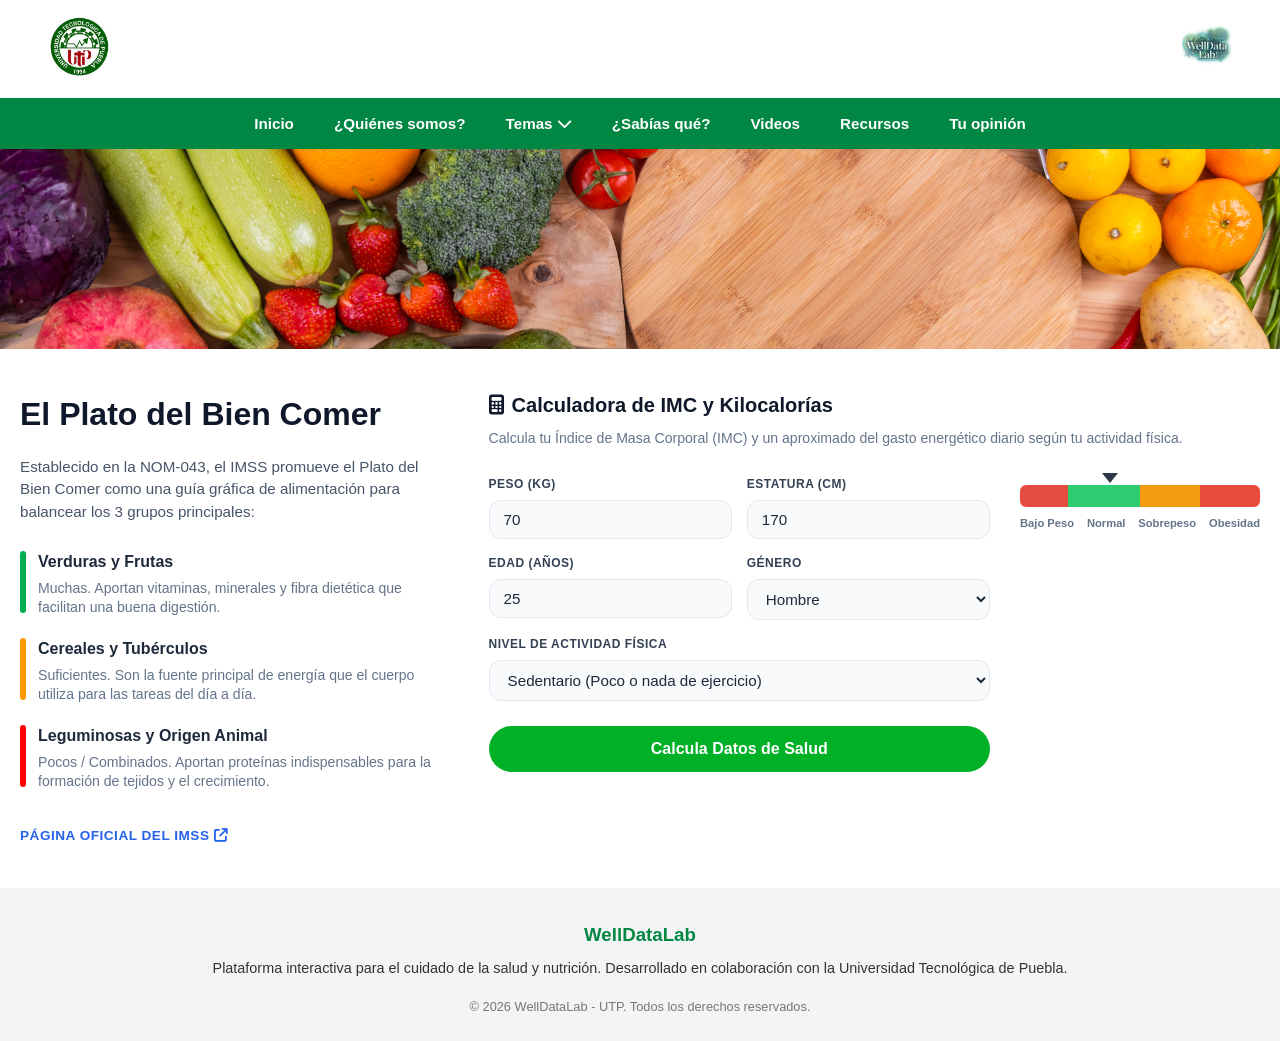
==== commit e4abc752: "Release:last" ====
--- a/Views/calculadora.html
+++ b/Views/calculadora.html
@@ -20,7 +20,7 @@
   <header class="header-site">
     <div class="top-header">
       <div class="logo-left">
-        <img src="../Resources/logo-utp.png.jpeg" alt="Universidad Tecnológica de Puebla">
+        <img src="../Resources/logo-utp.png" alt="Universidad Tecnológica de Puebla">
       </div>
       <div class="logo-right">
         <img src="../Resources/logo-welldatalab.png" alt="WellDataLab">
@@ -49,6 +49,7 @@
               <li><a href="temas.html" data-topic="6">Recomendaciones de ejercicio</a></li>
               <li><a href="temas.html" data-topic="7">Videos de recetas</a></li>
               <li><a href="temas.html" data-topic="8">Marco normativo</a></li>
+              <li><a href="temas.html" data-topic="9">Comparador de alimentos</a></li>
             </ul>
           </li>
 
@@ -164,6 +165,8 @@
             <div id="box-resultados" class="box-resultados hidden">
               <p><strong>IMC:</strong> <span id="res-imc">--</span> (<span id="res-cat">--</span>)</p>
               <p><strong>Gasto Energético:</strong> <span id="res-kcal">--</span></p>
+              <p><strong>Agua Recomendada:</strong> <span id="res-agua">--</span></p>
+              <p><strong>Masa Muscular Estimada:</strong> <span id="res-masa-muscular">--</span></p>
             </div>
           </div>
         </div>
--- a/Styles/Style_components.css
+++ b/Styles/Style_components.css
@@ -790,6 +790,21 @@
 .cyan-badge { background-color: #cff4fc; color: #0891b2; }
 .red-badge { background-color: #ffe4e6; color: #e11d48; }
 .light-green-badge { background-color: #d1fae5; color: #059669; }
+
+/* BADGES DE SEMÁFORO NUTRICIONAL (Comparador de Alimentos) */
+.food-badge-verde,
+.food-badge-naranja,
+.food-badge-rojo {
+  display: inline-block;
+  padding: 2px 10px;
+  border-radius: 12px;
+  font-size: 0.78rem;
+  font-weight: 600;
+  margin-left: 6px;
+}
+.food-badge-verde { background-color: #dcfce7; color: #16a34a; }
+.food-badge-naranja { background-color: #fef3c7; color: #d97706; }
+.food-badge-rojo { background-color: #fee2e2; color: #dc2626; }
 
 /* ==========================================
    10. PIE DE PÁGINA (FOOTER)
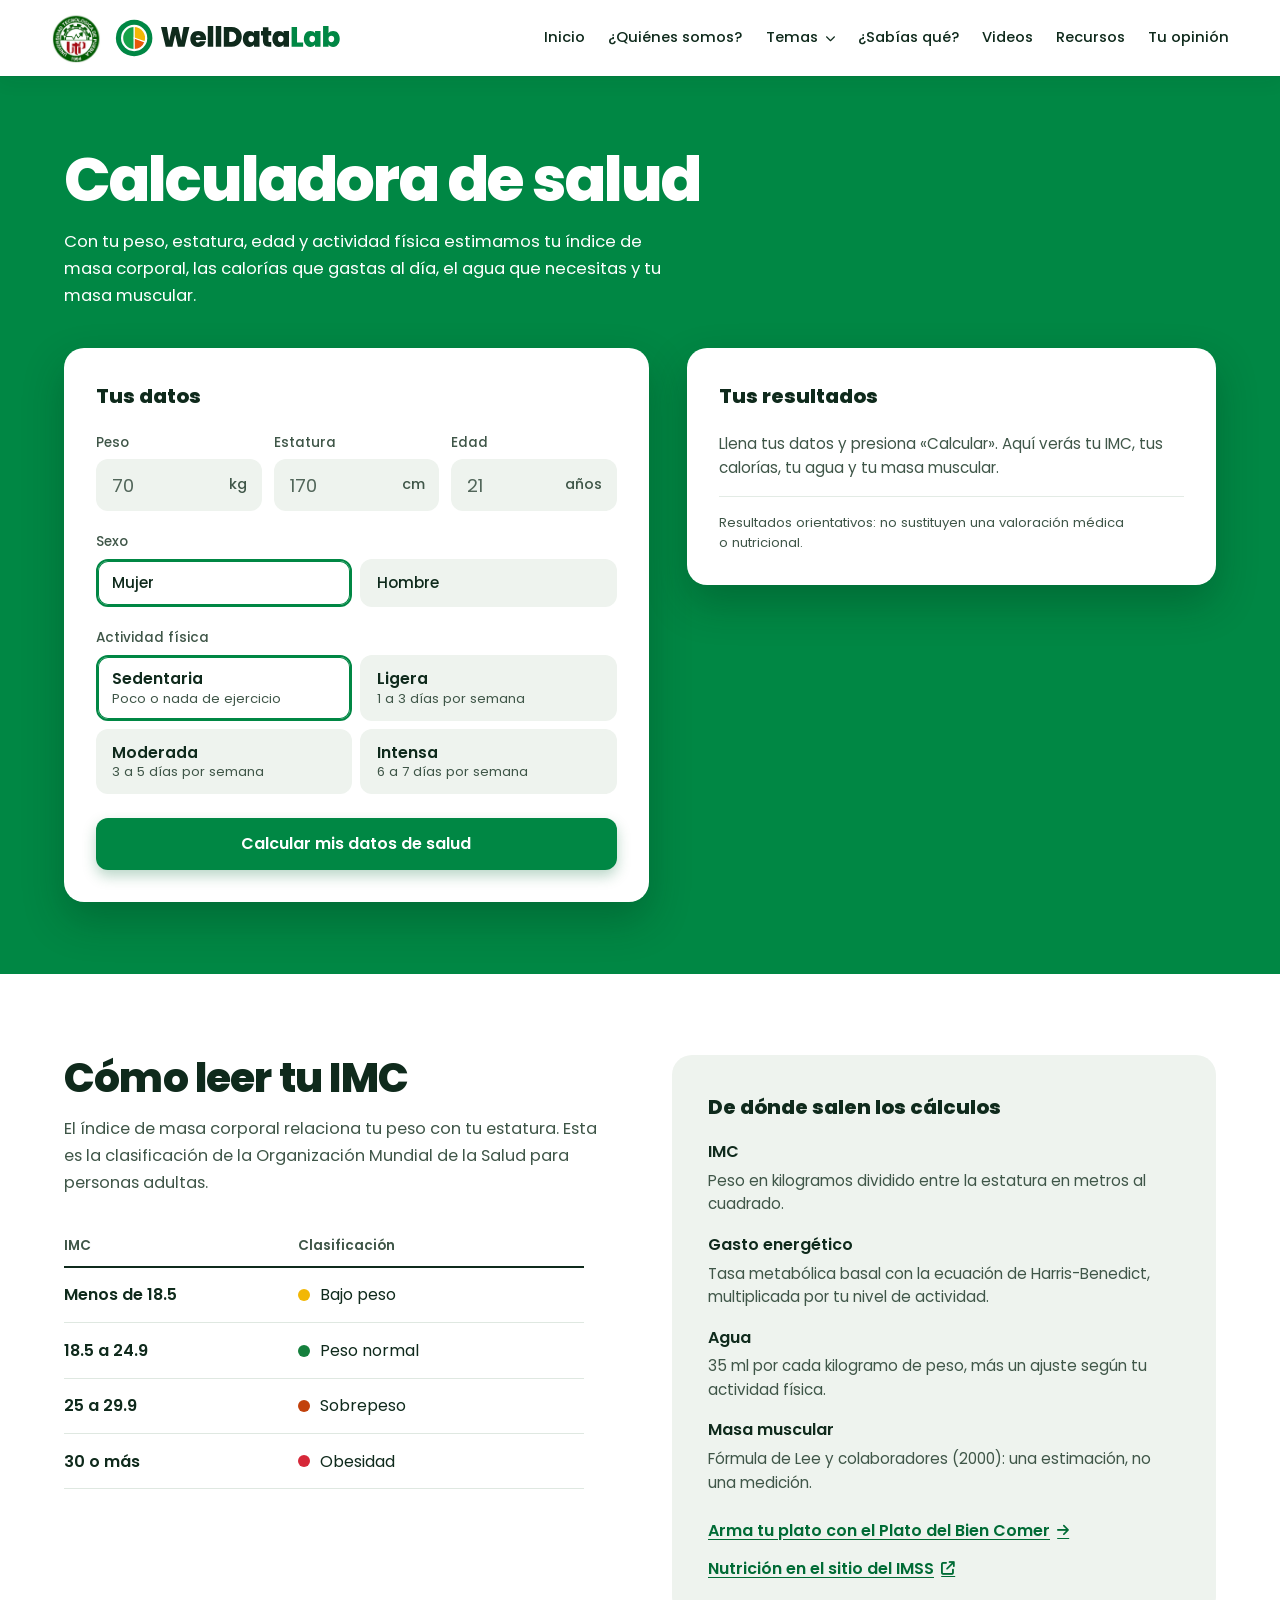
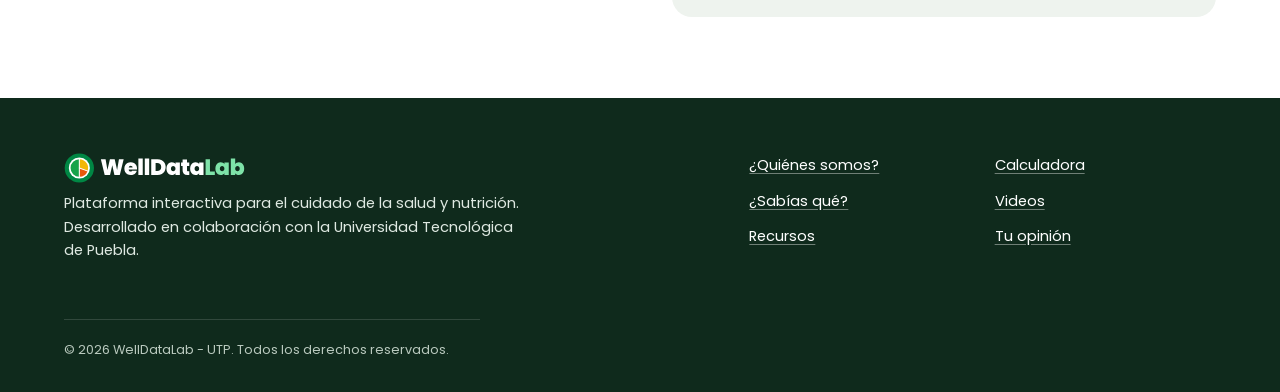
==== commit a6f336e9: "feat(ui): rediseñar las páginas internas con el sistema compartido - Encabezado, menú y pie iguales " ====
--- a/Views/calculadora.html
+++ b/Views/calculadora.html
@@ -4,188 +4,233 @@
   <meta charset="UTF-8">
   <meta name="viewport" content="width=device-width, initial-scale=1.0">
   <title>Calculadora de IMC - WellDataLab</title>
-
-  <!-- FAVICON -->
-  <link rel="icon" type="image/png" href="../Resources/logo-welldatalab.png">
+  <meta name="description" content="Calcula tu índice de masa corporal, tus calorías diarias, el agua que necesitas y una estimación de tu masa muscular.">
+
+  <link rel="icon" type="image/svg+xml" href="../Resources/marca/icono-welldatalab.svg">
+  <link rel="icon" type="image/png" href="../Resources/marca/icono-welldatalab.png">
+  <link rel="preload" href="../Resources/fonts/poppins-latin-800-normal.woff2" as="font" type="font/woff2" crossorigin>
 
   <!-- Font Awesome para los íconos -->
   <link rel="stylesheet" href="https://cdnjs.cloudflare.com/ajax/libs/font-awesome/6.5.1/css/all.min.css">
-  
-  <!-- HOJA DE ESTILOS PRINCIPAL (Se requiere ../ para salir de la carpeta Views) -->
+
+  <!-- Estilos: componentes heredados, sistema compartido y estilos propios de la página -->
   <link rel="stylesheet" href="../Styles/Style_components.css">
+  <link rel="stylesheet" href="../Styles/sitio.css">
+  <link rel="stylesheet" href="../Styles/calculadora.css">
 </head>
-<body>
+<body class="sitio pagina-calculadora">
+
+  <a class="saltar-contenido" href="#contenido">Saltar al contenido</a>
 
   <!-- ENCABEZADO CON LOGOS Y NAVEGACIÓN -->
   <header class="header-site">
-    <div class="top-header">
-      <div class="logo-left">
-        <img src="../Resources/logo-utp.png" alt="Universidad Tecnológica de Puebla">
-      </div>
-      <div class="logo-right">
-        <img src="../Resources/logo-welldatalab.png" alt="WellDataLab">
-      </div>
+    <div class="header-bar">
+      <a class="header-logos" href="../index.html" aria-label="WellDataLab, ir al inicio">
+        <img src="../Resources/logo-utp.png" alt="Universidad Tecnológica de Puebla" width="52" height="52">
+        <img src="../Resources/marca/logo-welldatalab.svg" alt="WellDataLab" class="logo-wdl" width="227" height="40">
+      </a>
+
+      <nav class="navbar" aria-label="Navegación principal">
+        <div class="nav-container">
+          <button class="nav-toggle" id="nav-toggle" aria-label="Abrir menú" aria-controls="nav-menu">
+            <i class="fa-solid fa-bars" aria-hidden="true"></i>
+          </button>
+
+          <ul class="nav-menu" id="nav-menu">
+            <li class="nav-item"><a href="../index.html" class="nav-link">Inicio</a></li>
+            <li class="nav-item"><a href="quienes_somos.html" class="nav-link">¿Quiénes somos?</a></li>
+
+            <!-- APARTADO DE TEMAS CON MENÚ DESPLEGABLE -->
+            <li class="nav-item dropdown-item">
+              <a href="temas.html" class="nav-link">Temas <i class="fa-solid fa-chevron-down" aria-hidden="true"></i></a>
+              <ul class="dropdown-menu" id="topics-dropdown">
+                <li><a href="temas.html" data-topic="1">Alimentación saludable (INCMNSZ)</a></li>
+                <li><a href="temas.html" data-topic="2">Guías alimentarias</a></li>
+                <li><a href="temas.html" data-topic="3">Hidratación y la Jarra del Buen Beber</a></li>
+                <li><a href="temas.html" data-topic="4">El Plato del Bien Comer</a></li>
+                <li><a href="temas.html" data-topic="5">Sostenibilidad alimentaria</a></li>
+                <li><a href="temas.html" data-topic="6">Recomendaciones de ejercicio</a></li>
+                <li><a href="temas.html" data-topic="7">Recetas fáciles y saludables</a></li>
+                <li><a href="temas.html" data-topic="8">Marco normativo y hábitos</a></li>
+                <li><a href="temas.html" data-topic="9">Comparador de alimentos</a></li>
+              </ul>
+            </li>
+
+            <li class="nav-item"><a href="sabias_que.html" class="nav-link">¿Sabías qué?</a></li>
+            <li class="nav-item"><a href="videos.html" class="nav-link">Videos</a></li>
+            <li class="nav-item"><a href="recursos.html" class="nav-link">Recursos</a></li>
+            <li class="nav-item"><a href="tu_opinion.html" class="nav-link">Tu opinión</a></li>
+          </ul>
+        </div>
+      </nav>
     </div>
-
-    <nav class="navbar">
-      <div class="nav-container">
-        <button class="nav-toggle" id="nav-toggle" aria-label="Abrir menú">
-          <i class="fa-solid fa-bars"></i>
-        </button>
-
-        <ul class="nav-menu" id="nav-menu">
-          <li class="nav-item"><a href="../index.html" class="nav-link">Inicio</a></li>
-          <li class="nav-item"><a href="quienes_somos.html" class="nav-link">¿Quiénes somos?</a></li>
-          
-          <!-- MENÚ DESPLEGABLE TEMAS DE INTERÉS -->
-          <li class="nav-item dropdown-item">
-            <a href="temas.html" class="nav-link">Temas <i class="fa-solid fa-chevron-down"></i></a>
-            <ul class="dropdown-menu" id="topics-dropdown">
-              <li><a href="temas.html" data-topic="1">Alimentación saludable (INCMNSZ)</a></li>
-              <li><a href="temas.html" data-topic="2">Guías alimentarias</a></li>
-              <li><a href="temas.html" data-topic="3">Hidratación y la Jarra del Buen Beber</a></li>
-              <li><a href="temas.html" data-topic="4">Herramientas de salud (IMSS)</a></li>
-              <li><a href="temas.html" data-topic="5">Sostenibilidad alimentaria</a></li>
-              <li><a href="temas.html" data-topic="6">Recomendaciones de ejercicio</a></li>
-              <li><a href="temas.html" data-topic="7">Videos de recetas</a></li>
-              <li><a href="temas.html" data-topic="8">Marco normativo</a></li>
-              <li><a href="temas.html" data-topic="9">Comparador de alimentos</a></li>
-            </ul>
-          </li>
-
-          <li class="nav-item"><a href="sabias_que.html" class="nav-link">¿Sabías qué?</a></li>
-          <li class="nav-item"><a href="#" class="nav-link">Videos</a></li>
-          <li class="nav-item"><a href="#" class="nav-link">Recursos</a></li>
-          <li class="nav-item"><a href="#" class="nav-link">Tu opinión</a></li>
-        </ul>
-      </div>
-    </nav>
   </header>
 
-  <!-- CONTENIDO PRINCIPAL -->
-  <main class="main-content">
-    <!-- BANNER SUPERIOR -->
-    <div class="hero-banner">
-      <img src="../Resources/home/banner-comida.jpg" alt="Alimentos saludables" class="banner-img">
-    </div>
-
-    <!-- CONTENEDOR PRINCIPAL DOS COLUMNAS -->
-    <div class="calc-section-container">
-      
-      <!-- COLUMNA IZQUIERDA: EL PLATO DEL BIEN COMER -->
-      <div class="info-plato">
-        <h2>El Plato del Bien Comer</h2>
-        <p class="desc-plato">
-          Establecido en la NOM-043, el IMSS promueve el Plato del Bien Comer como una guía gráfica de alimentación para balancear los 3 grupos principales:
-        </p>
-
-        <ul class="lista-grupos">
-          <li class="grupo-item verde">
-            <strong>Verduras y Frutas</strong>
-            <span>Muchas. Aportan vitaminas, minerales y fibra dietética que facilitan una buena digestión.</span>
-          </li>
-          <li class="grupo-item naranja">
-            <strong>Cereales y Tubérculos</strong>
-            <span>Suficientes. Son la fuente principal de energía que el cuerpo utiliza para las tareas del día a día.</span>
-          </li>
-          <li class="grupo-item rojo">
-            <strong>Leguminosas y Origen Animal</strong>
-            <span>Pocos / Combinados. Aportan proteínas indispensables para la formación de tejidos y el crecimiento.</span>
-          </li>
-        </ul>
-
-        <a href="https://www.gob.mx/imss" target="_blank" rel="noopener noreferrer" class="link-imss">
-          PÁGINA OFICIAL DEL IMSS <i class="fa-solid fa-arrow-up-right-from-square"></i>
-        </a>
-      </div>
-
-      <!-- COLUMNA DERECHA: CALCULADORA Y BARRA DE IMC -->
-      <div class="calc-card">
-        <div class="calc-header">
-          <h3><i class="fa-solid fa-calculator"></i> Calculadora de IMC y Kilocalorías</h3>
-          <p>Calcula tu Índice de Masa Corporal (IMC) y un aproximado del gasto energético diario según tu actividad física.</p>
-        </div>
-
-        <div class="calc-body-grid">
-          <!-- FORMULARIO -->
-          <form id="imc-form" class="imc-form">
-            <div class="form-row">
-              <div class="form-group">
-                <label for="peso">PESO (KG)</label>
-                <input type="number" id="peso" value="70" step="0.1" min="1" required>
-              </div>
-              <div class="form-group">
-                <label for="estatura">ESTATURA (CM)</label>
-                <input type="number" id="estatura" value="170" min="1" required>
-              </div>
-            </div>
-
-            <div class="form-row">
-              <div class="form-group">
-                <label for="edad">EDAD (AÑOS)</label>
-                <input type="number" id="edad" value="25" min="1" required>
-              </div>
-              <div class="form-group">
-                <label for="genero">GÉNERO</label>
-                <select id="genero">
-                  <option value="Hombre">Hombre</option>
-                  <option value="Mujer">Mujer</option>
-                </select>
-              </div>
-            </div>
-
-            <div class="form-group full-width">
-              <label for="actividad">NIVEL DE ACTIVIDAD FÍSICA</label>
-              <select id="actividad">
-                <option value="1.2">Sedentario (Poco o nada de ejercicio)</option>
-                <option value="1.375">Ligero (1-3 días a la semana)</option>
-                <option value="1.55">Moderado (3-5 días a la semana)</option>
-                <option value="1.725">Intenso (6-7 días a la semana)</option>
-              </select>
-            </div>
-
-            <button type="submit" class="btn-calcula-green">Calcula Datos de Salud</button>
-          </form>
-
-          <!-- BARRA GRÁFICA DE IMC -->
-          <div class="imc-visual-container">
-            <div class="bar-wrapper">
-              <div class="bar-gradient"></div>
-              <!-- Indicador en forma de V invertida/flecha -->
-              <div id="indicador-flecha" class="arrow-indicator"></div>
-            </div>
-            <div class="bar-labels">
-              <span>Bajo Peso</span>
-              <span>Normal</span>
-              <span>Sobrepeso</span>
-              <span>Obesidad</span>
-            </div>
-
-            <!-- RESULTADOS DESPLEGABLES ABAJO DE LA BARRA -->
-            <div id="box-resultados" class="box-resultados hidden">
-              <p><strong>IMC:</strong> <span id="res-imc">--</span> (<span id="res-cat">--</span>)</p>
-              <p><strong>Gasto Energético:</strong> <span id="res-kcal">--</span></p>
-              <p><strong>Agua Recomendada:</strong> <span id="res-agua">--</span></p>
-              <p><strong>Masa Muscular Estimada:</strong> <span id="res-masa-muscular">--</span></p>
-            </div>
-          </div>
-        </div>
-      </div>
-
-    </div>
+  <main id="contenido">
+
+    <!-- CALCULADORA SOBRE EL MANTEL -->
+    <section class="calc" aria-labelledby="titulo-calc">
+      <div class="calc-intro">
+        <h1 id="titulo-calc">Calculadora de salud</h1>
+        <p class="portada-lead">Con tu peso, estatura, edad y actividad física estimamos tu índice de masa corporal, las calorías que gastas al día, el agua que necesitas y tu masa muscular.</p>
+      </div>
+
+      <form class="calc-form" id="imc-form" novalidate aria-labelledby="calc-form-titulo">
+        <h2 id="calc-form-titulo">Tus datos</h2>
+
+        <div class="calc-campos">
+          <div class="campo">
+            <label for="peso">Peso</label>
+            <div class="campo-control">
+              <input type="number" id="peso" inputmode="decimal" min="20" max="300" step="0.1" placeholder="70" required>
+              <span class="campo-unidad" aria-hidden="true">kg</span>
+            </div>
+          </div>
+          <div class="campo">
+            <label for="estatura">Estatura</label>
+            <div class="campo-control">
+              <input type="number" id="estatura" inputmode="numeric" min="100" max="230" step="1" placeholder="170" required>
+              <span class="campo-unidad" aria-hidden="true">cm</span>
+            </div>
+          </div>
+          <div class="campo">
+            <label for="edad">Edad</label>
+            <div class="campo-control">
+              <input type="number" id="edad" inputmode="numeric" min="15" max="100" step="1" placeholder="21" required>
+              <span class="campo-unidad" aria-hidden="true">años</span>
+            </div>
+          </div>
+        </div>
+
+        <fieldset class="segmentos">
+          <legend>Sexo</legend>
+          <div class="segmentos-opciones">
+            <label><input type="radio" name="genero" value="Mujer" checked><span>Mujer</span></label>
+            <label><input type="radio" name="genero" value="Hombre"><span>Hombre</span></label>
+          </div>
+        </fieldset>
+
+        <fieldset class="segmentos">
+          <legend>Actividad física</legend>
+          <div class="segmentos-opciones segmentos-actividad">
+            <label><input type="radio" name="actividad" value="1.2" checked><span><strong>Sedentaria</strong>Poco o nada de ejercicio</span></label>
+            <label><input type="radio" name="actividad" value="1.375"><span><strong>Ligera</strong>1 a 3 días por semana</span></label>
+            <label><input type="radio" name="actividad" value="1.55"><span><strong>Moderada</strong>3 a 5 días por semana</span></label>
+            <label><input type="radio" name="actividad" value="1.725"><span><strong>Intensa</strong>6 a 7 días por semana</span></label>
+          </div>
+        </fieldset>
+
+        <p class="calc-error" id="calc-error" role="alert"></p>
+
+        <button type="submit" class="boton-mantel calc-boton">Calcular mis datos de salud</button>
+      </form>
+
+      <!-- RESULTADOS -->
+      <section class="calc-resultados" id="calc-resultados" aria-labelledby="titulo-resultados" aria-live="polite">
+        <h2 id="titulo-resultados">Tus resultados</h2>
+
+        <p class="calc-vacio" id="calc-vacio">Llena tus datos y presiona «Calcular». Aquí verás tu IMC, tus calorías, tu agua y tu masa muscular.</p>
+
+        <div class="lecturas" id="calc-lecturas" hidden>
+          <div class="lectura lectura-imc">
+            <p class="lectura-etiqueta">Índice de masa corporal</p>
+            <p class="lectura-valor"><span id="res-imc">--</span> <span class="ficha-categoria" id="res-cat"></span></p>
+            <div class="escala" aria-hidden="true">
+              <span class="escala-tramo tramo-bajo"></span>
+              <span class="escala-tramo tramo-normal"></span>
+              <span class="escala-tramo tramo-sobre"></span>
+              <span class="escala-tramo tramo-obes"></span>
+              <i class="fa-solid fa-caret-down escala-marca" id="indicador-flecha"></i>
+            </div>
+            <div class="escala-rangos" aria-hidden="true"><span>18.5</span><span>25</span><span>30</span></div>
+          </div>
+
+          <div class="lectura">
+            <p class="lectura-etiqueta">Gasto energético diario</p>
+            <p class="lectura-valor"><span id="res-kcal">--</span> <small>kcal</small></p>
+            <p class="lectura-nota">Calorías aproximadas que usas al día con tu nivel de actividad.</p>
+          </div>
+
+          <div class="lectura">
+            <p class="lectura-etiqueta">Agua recomendada</p>
+            <p class="lectura-valor"><span id="res-agua">--</span> <small>litros</small></p>
+            <p class="lectura-nota" id="res-vasos">Equivale a vasos de 250 ml.</p>
+          </div>
+
+          <div class="lectura">
+            <p class="lectura-etiqueta">Masa muscular estimada</p>
+            <p class="lectura-valor"><span id="res-masa-muscular">--</span> <small>kg</small></p>
+            <p class="lectura-nota">Masa muscular esquelética aproximada.</p>
+          </div>
+        </div>
+
+        <p class="calc-aviso">Resultados orientativos: no sustituyen una valoración médica o nutricional.</p>
+      </section>
+    </section>
+
+    <!-- CÓMO LEER LOS RESULTADOS -->
+    <section class="seccion leer" aria-labelledby="titulo-leer">
+      <div>
+        <h2 id="titulo-leer" class="titulo-seccion">Cómo leer tu IMC</h2>
+        <p class="lead-seccion">El índice de masa corporal relaciona tu peso con tu estatura. Esta es la clasificación de la Organización Mundial de la Salud para personas adultas.</p>
+
+        <table class="tabla-imc">
+          <caption class="sr-only">Clasificación del IMC según la OMS</caption>
+          <thead>
+            <tr><th scope="col">IMC</th><th scope="col">Clasificación</th></tr>
+          </thead>
+          <tbody>
+            <tr data-nivel="bajo"><td>Menos de 18.5</td><td>Bajo peso</td></tr>
+            <tr data-nivel="normal"><td>18.5 a 24.9</td><td>Peso normal</td></tr>
+            <tr data-nivel="sobre"><td>25 a 29.9</td><td>Sobrepeso</td></tr>
+            <tr data-nivel="obes"><td>30 o más</td><td>Obesidad</td></tr>
+          </tbody>
+        </table>
+      </div>
+
+      <div class="formulas">
+        <h3>De dónde salen los cálculos</h3>
+        <dl>
+          <dt>IMC</dt>
+          <dd>Peso en kilogramos dividido entre la estatura en metros al cuadrado.</dd>
+          <dt>Gasto energético</dt>
+          <dd>Tasa metabólica basal con la ecuación de Harris-Benedict, multiplicada por tu nivel de actividad.</dd>
+          <dt>Agua</dt>
+          <dd>35 ml por cada kilogramo de peso, más un ajuste según tu actividad física.</dd>
+          <dt>Masa muscular</dt>
+          <dd>Fórmula de Lee y colaboradores (2000): una estimación, no una medición.</dd>
+        </dl>
+        <div class="formulas-enlaces">
+          <a href="temas.html" data-topic="4" class="enlace-flecha">Arma tu plato con el Plato del Bien Comer <i class="fa-solid fa-arrow-right" aria-hidden="true"></i></a>
+          <a href="https://www.imss.gob.mx/salud-en-linea/nutricion" class="enlace-flecha" target="_blank" rel="noopener noreferrer">Nutrición en el sitio del IMSS <i class="fa-solid fa-arrow-up-right-from-square" aria-hidden="true"></i><span class="sr-only"> (abre en otra pestaña)</span></a>
+        </div>
+      </div>
+    </section>
+
   </main>
 
   <!-- PIE DE PÁGINA -->
   <footer class="footer-site">
     <div class="footer-container">
-      <h3 class="footer-title">WellDataLab</h3>
-      <p>Plataforma interactiva para el cuidado de la salud y nutrición. Desarrollado en colaboración con la Universidad Tecnológica de Puebla.</p>
+      <div class="footer-marca">
+        <p class="footer-title"><img src="../Resources/marca/logo-welldatalab-claro.svg" alt="WellDataLab" width="182" height="32"></p>
+        <p>Plataforma interactiva para el cuidado de la salud y nutrición. Desarrollado en colaboración con la Universidad Tecnológica de Puebla.</p>
+      </div>
+      <ul class="footer-enlaces" aria-label="Secciones">
+        <li><a href="quienes_somos.html">¿Quiénes somos?</a></li>
+        <li><a href="calculadora.html">Calculadora</a></li>
+        <li><a href="sabias_que.html">¿Sabías qué?</a></li>
+        <li><a href="videos.html">Videos</a></li>
+        <li><a href="recursos.html">Recursos</a></li>
+        <li><a href="tu_opinion.html">Tu opinión</a></li>
+      </ul>
       <p class="copyright">© 2026 WellDataLab - UTP. Todos los derechos reservados.</p>
     </div>
   </footer>
 
-  <!-- Scripts -->
+  <!-- ARCHIVOS JAVASCRIPT -->
   <script src="../Js/main.js"></script>
+  <script src="../Js/movimiento.js"></script>
   <script src="../Js/calculadora.js"></script>
 </body>
-</html>+</html>
--- a/Styles/sitio.css
+++ b/Styles/sitio.css
@@ -0,0 +1,949 @@
+/* ==========================================
+   WELLDATALAB — Sistema compartido del sitio
+   Tipografía, colores, encabezado, menú, pie, componentes y movimiento.
+   Lo usan todas las páginas (body.sitio). Ver DESIGN.md.
+   ========================================== */
+
+@font-face {
+  font-family: 'Poppins';
+  font-style: normal;
+  font-weight: 400;
+  font-display: swap;
+  src: url('../Resources/fonts/poppins-latin-400-normal.woff2') format('woff2');
+}
+@font-face {
+  font-family: 'Poppins';
+  font-style: normal;
+  font-weight: 500;
+  font-display: swap;
+  src: url('../Resources/fonts/poppins-latin-500-normal.woff2') format('woff2');
+}
+@font-face {
+  font-family: 'Poppins';
+  font-style: normal;
+  font-weight: 600;
+  font-display: swap;
+  src: url('../Resources/fonts/poppins-latin-600-normal.woff2') format('woff2');
+}
+@font-face {
+  font-family: 'Poppins';
+  font-style: normal;
+  font-weight: 800;
+  font-display: swap;
+  src: url('../Resources/fonts/poppins-latin-800-normal.woff2') format('woff2');
+}
+
+.sitio {
+  /* Mantel y tintas del plato */
+  --mantel: #008744;
+  --mantel-hondo: #006b35;
+  --tinta: #0f2a1c;
+  --tinta-suave: #3f5648;
+  --plato: #ffffff;
+  --pozo: #eef3ee;
+  --amarillo: #f2b705;
+  --rojo: #d62839;
+
+  --header-alto: 76px;
+  --ease-salida: cubic-bezier(0.16, 1, 0.3, 1);
+  --sombra-plato: 0 28px 48px rgba(0, 38, 19, 0.38);
+  --sombra-ficha: 0 18px 40px rgba(0, 38, 19, 0.28);
+
+  font-family: 'Poppins', 'Segoe UI', system-ui, sans-serif;
+  color: var(--tinta);
+  font-variant-numeric: tabular-nums;
+  caret-color: var(--mantel);
+  scrollbar-color: var(--mantel) var(--pozo);
+}
+
+html:has(.sitio) {
+  scroll-behavior: smooth;
+  scroll-padding-top: calc(var(--header-alto, 76px) + 16px);
+}
+
+.sitio ::selection {
+  background: var(--amarillo);
+  color: var(--tinta);
+}
+
+.sitio a {
+  text-underline-offset: 0.2em;
+}
+
+.sitio :focus-visible {
+  outline: 3px solid var(--tinta);
+  outline-offset: 3px;
+  border-radius: 4px;
+}
+
+.sitio h1,
+.sitio h2 {
+  text-wrap: balance;
+}
+
+.sitio p {
+  text-wrap: pretty;
+}
+
+.saltar-contenido {
+  position: absolute;
+  left: 16px;
+  top: -60px;
+  z-index: 2000;
+  padding: 0.6rem 1rem;
+  background: var(--tinta);
+  color: #fff;
+  border-radius: 8px;
+  font-weight: 600;
+  text-decoration: none;
+}
+.saltar-contenido:focus {
+  top: 12px;
+}
+
+/* ==========================================
+   ENCABEZADO
+   ========================================== */
+.sitio .header-site {
+  position: sticky;
+  top: 0;
+  z-index: 1000;
+  background: var(--plato);
+  box-shadow: 0 1px 0 rgba(15, 42, 28, 0.08), 0 6px 18px rgba(15, 42, 28, 0.06);
+}
+
+.sitio .header-bar {
+  position: relative;
+  display: flex;
+  align-items: center;
+  justify-content: space-between;
+  gap: 1.5rem;
+  min-height: var(--header-alto);
+  padding: 0.6rem clamp(16px, 4vw, 3.5rem);
+}
+
+.sitio .header-logos {
+  display: flex;
+  align-items: center;
+  gap: 0.75rem;
+  border-radius: 8px;
+}
+.sitio .header-logos img {
+  height: 52px;
+  width: auto;
+}
+.sitio .header-logos .logo-wdl {
+  height: 40px;
+}
+.sitio .footer-title img {
+  display: block;
+  height: 32px;
+  width: auto;
+}
+
+.sitio .navbar {
+  position: static;
+  width: auto;
+  background: transparent;
+}
+
+.sitio .nav-container {
+  padding: 0;
+}
+
+.sitio .nav-menu {
+  gap: clamp(1rem, 1.8vw, 2rem);
+}
+
+.sitio .nav-link {
+  position: relative;
+  display: inline-block;
+  padding: 0.5rem 0;
+  color: var(--tinta);
+  font-weight: 500;
+  font-size: 0.92rem;
+  opacity: 1;
+  transition: color 0.2s ease;
+}
+.sitio .nav-link::after {
+  content: "";
+  position: absolute;
+  left: 0;
+  right: 0;
+  bottom: 0;
+  height: 3px;
+  border-radius: 3px;
+  background: var(--mantel);
+  transform: scaleX(0);
+  transform-origin: left;
+  transition: transform 0.35s var(--ease-salida);
+}
+.sitio .nav-link:hover {
+  color: var(--mantel);
+  opacity: 1;
+}
+.sitio .nav-link:hover::after,
+.sitio .nav-link.active::after {
+  transform: scaleX(1);
+}
+.sitio .nav-link.active {
+  font-weight: 600;
+  opacity: 1;
+}
+.sitio .nav-link .fa-chevron-down {
+  font-size: 0.7em;
+  margin-left: 0.2rem;
+}
+
+.sitio .dropdown-item:focus-within .dropdown-menu {
+  display: block;
+}
+
+.sitio .dropdown-menu {
+  top: calc(100% + 6px);
+  left: -1rem;
+  min-width: 300px;
+  padding: 0.5rem;
+  background: var(--plato);
+  border-radius: 16px;
+  box-shadow: 0 18px 40px rgba(15, 42, 28, 0.18), 0 2px 6px rgba(15, 42, 28, 0.08);
+}
+.sitio .dropdown-menu::before {
+  /* Puente invisible para que el menú no se cierre al bajar el cursor */
+  content: "";
+  position: absolute;
+  left: 0;
+  right: 0;
+  top: -10px;
+  height: 10px;
+}
+.sitio .dropdown-menu li a {
+  color: var(--tinta);
+  border-radius: 8px;
+  padding: 0.6rem 0.8rem;
+  font-size: 0.9rem;
+}
+.sitio .dropdown-menu li a:hover,
+.sitio .dropdown-menu li a:focus-visible {
+  background: var(--pozo);
+  color: var(--mantel-hondo);
+}
+
+.sitio .nav-toggle {
+  color: var(--tinta);
+  width: 44px;
+  height: 44px;
+  border-radius: 12px;
+}
+
+.boton-tinta {
+  display: inline-flex;
+  align-items: center;
+  gap: 0.55rem;
+  min-height: 48px;
+  padding: 0 1.3rem;
+  font: inherit;
+  font-weight: 600;
+  color: #fff;
+  background: var(--mantel);
+  border: none;
+  border-radius: 12px;
+  cursor: pointer;
+  box-shadow: 0 6px 14px rgba(0, 107, 53, 0.25);
+  transition: background-color 0.2s ease, transform 0.25s var(--ease-salida);
+}
+.boton-tinta:hover {
+  background: var(--mantel-hondo);
+  transform: translateY(-1px);
+}
+.boton-tinta:active {
+  transform: translateY(1px);
+}
+
+.enlace-flecha {
+  display: inline-flex;
+  align-items: center;
+  gap: 0.45rem;
+  font-weight: 600;
+  color: var(--mantel-hondo);
+}
+.enlace-flecha i {
+  font-size: 0.85em;
+  transition: transform 0.25s var(--ease-salida);
+}
+.enlace-flecha:hover i {
+  transform: translateX(3px);
+}
+
+.boton-blanco {
+  display: inline-flex;
+  align-items: center;
+  min-height: 52px;
+  padding: 0 1.6rem;
+  font-weight: 600;
+  color: var(--tinta);
+  background: #fff;
+  border-radius: 12px;
+  text-decoration: none;
+  box-shadow: 0 8px 18px rgba(0, 38, 19, 0.28);
+  transition: transform 0.25s var(--ease-salida), box-shadow 0.25s ease;
+}
+.boton-blanco:hover {
+  transform: translateY(-2px);
+  box-shadow: 0 12px 24px rgba(0, 38, 19, 0.32);
+}
+
+.enlace-claro {
+  display: inline-flex;
+  align-items: center;
+  gap: 0.45rem;
+  font-weight: 600;
+  color: #fff;
+}
+.enlace-claro i {
+  font-size: 0.85em;
+  transition: transform 0.25s var(--ease-salida);
+}
+.enlace-claro:hover i {
+  transform: translateX(3px);
+}
+
+/* ==========================================
+   PIE DE PÁGINA
+   ========================================== */
+.sitio .footer-site {
+  margin-top: 0;
+  padding: clamp(2.5rem, 6vh, 3.5rem) clamp(16px, 5vw, 5rem) 1.5rem;
+  text-align: left;
+  background: var(--tinta);
+  color: #dfe9e2;
+}
+.sitio .footer-site :focus-visible {
+  outline-color: var(--amarillo);
+}
+
+.sitio .footer-container {
+  display: grid;
+  grid-template-columns: minmax(0, 1.4fr) minmax(0, 1fr);
+  gap: 2rem;
+}
+
+.sitio .footer-title {
+  margin-bottom: 0.5rem;
+  font-size: 1.3rem;
+  font-weight: 800;
+  color: #fff;
+}
+
+.sitio .footer-site p {
+  max-width: 52ch;
+  color: #dfe9e2;
+  font-size: 0.92rem;
+  line-height: 1.6;
+}
+
+.sitio .footer-enlaces {
+  list-style: none;
+  display: grid;
+  grid-template-columns: repeat(2, minmax(0, 1fr));
+  gap: 0.6rem 1.5rem;
+  align-content: start;
+}
+.sitio .footer-enlaces a {
+  color: #fff;
+  font-size: 0.92rem;
+  text-decoration-color: rgba(255, 255, 255, 0.4);
+}
+.sitio .footer-enlaces a:hover {
+  text-decoration-color: var(--amarillo);
+}
+
+.sitio .copyright {
+  grid-column: 1 / -1;
+  margin-top: 1rem;
+  padding-top: 1.25rem;
+  border-top: 1px solid rgba(255, 255, 255, 0.14);
+  color: #b9c9be !important;
+  font-size: 0.8rem !important;
+}
+
+/* ==========================================
+   RESPONSIVO (encabezado y pie)
+   ========================================== */
+@media (max-width: 900px) {
+  .sitio {
+    --header-alto: 64px;
+  }
+
+  .sitio .header-logos img {
+    height: 42px;
+  }
+  .sitio .header-logos .logo-wdl {
+    height: 30px;
+  }
+
+  .sitio .nav-toggle {
+    display: grid;
+    place-items: center;
+  }
+
+  .sitio .nav-menu {
+    top: 100%;
+    align-items: stretch;
+    gap: 0;
+    padding: 0.5rem clamp(16px, 4vw, 3.5rem) 1rem;
+    background: var(--plato);
+    box-shadow: 0 16px 24px rgba(15, 42, 28, 0.14);
+    max-height: calc(100svh - var(--header-alto));
+    overflow-y: auto;
+  }
+  .sitio .nav-item {
+    text-align: left;
+    border-bottom: 1px solid #e3ebe5;
+  }
+  .sitio .nav-link {
+    display: block;
+    padding: 0.9rem 0;
+    font-size: 1rem;
+  }
+  .sitio .nav-link::after {
+    display: none;
+  }
+  .sitio .nav-link.active {
+    color: var(--mantel);
+  }
+  .sitio .dropdown-menu {
+    display: block;
+    position: static;
+    min-width: 0;
+    padding: 0 0 0.75rem;
+    background: transparent;
+    box-shadow: none;
+  }
+  .sitio .dropdown-menu::before {
+    display: none;
+  }
+  .sitio .dropdown-menu li a {
+    padding: 0.5rem 0.75rem;
+    font-size: 0.92rem;
+    color: var(--tinta-suave);
+  }
+
+  .sitio .footer-container {
+    grid-template-columns: minmax(0, 1fr);
+  }
+}
+
+@media (prefers-reduced-motion: reduce) {
+  html:has(.sitio) {
+    scroll-behavior: auto;
+  }
+  .sitio *,
+  .sitio *::before,
+  .sitio *::after {
+    animation-duration: 0.01ms !important;
+    transition-duration: 0.01ms !important;
+  }
+}
+
+/* Contenido principal: ocupa el alto restante para que el pie quede abajo */
+.sitio main {
+  flex: 1 0 auto;
+}
+
+/* ==========================================
+   COMPONENTES DE PÁGINA (todas las vistas)
+   ========================================== */
+
+/* Portada: banda de mantel con el título de cada página */
+.portada {
+  --focus: var(--amarillo);
+  position: relative;
+  display: grid;
+  grid-template-columns: minmax(0, 1.1fr) minmax(0, 0.9fr);
+  align-items: end;
+  gap: clamp(1.5rem, 4vw, 4rem);
+  padding: clamp(3rem, 9vh, 5.5rem) clamp(16px, 5vw, 5rem) clamp(2.5rem, 7vh, 4.5rem);
+  background: var(--mantel);
+  color: #fff;
+  overflow: clip;
+}
+.portada :focus-visible {
+  outline-color: var(--amarillo);
+}
+.portada-sola {
+  grid-template-columns: minmax(0, 1fr);
+}
+
+.portada h1 {
+  max-width: 16ch;
+  font-size: clamp(2.4rem, 4.8vw, 4.4rem);
+  font-weight: 800;
+  line-height: 1.04;
+  letter-spacing: -0.03em;
+  color: #fff;
+}
+
+.portada-lead {
+  max-width: 52ch;
+  margin-top: 1.1rem;
+  font-size: clamp(1.02rem, 1.3vw, 1.18rem);
+  line-height: 1.6;
+  color: #fff;
+}
+
+.portada-acciones {
+  display: flex;
+  flex-wrap: wrap;
+  align-items: center;
+  gap: 1rem 1.75rem;
+  margin-top: 1.75rem;
+}
+
+.portada-arte {
+  justify-self: end;
+  align-self: end;
+  width: 100%;
+  max-width: 520px;
+}
+.portada-arte img {
+  display: block;
+  width: 100%;
+  height: auto;
+}
+
+/* Secciones */
+.seccion {
+  padding: clamp(3.5rem, 9vh, 6rem) clamp(16px, 5vw, 5rem);
+  background: var(--plato);
+}
+.seccion-pozo {
+  background: var(--pozo);
+}
+.seccion-mantel {
+  --focus: var(--amarillo);
+  background: var(--mantel);
+  color: #fff;
+}
+.seccion-mantel :focus-visible {
+  outline-color: var(--amarillo);
+}
+
+.seccion-cabeza {
+  max-width: 62ch;
+  margin-bottom: clamp(2rem, 5vh, 3rem);
+}
+
+.titulo-seccion {
+  font-size: clamp(1.9rem, 3.2vw, 2.8rem);
+  font-weight: 800;
+  line-height: 1.1;
+  letter-spacing: -0.02em;
+  color: var(--tinta);
+}
+.seccion-mantel .titulo-seccion {
+  color: #fff;
+}
+
+.lead-seccion {
+  margin-top: 1rem;
+  font-size: 1.02rem;
+  line-height: 1.65;
+  color: var(--tinta-suave);
+}
+.seccion-mantel .lead-seccion {
+  color: #fff;
+}
+
+/* Texto corrido */
+.prosa p + p {
+  margin-top: 1rem;
+}
+.prosa p {
+  max-width: 68ch;
+  font-size: 1.02rem;
+  line-height: 1.7;
+  color: var(--tinta-suave);
+}
+
+/* Botón principal sobre fondo claro */
+.boton-mantel {
+  display: inline-flex;
+  align-items: center;
+  gap: 0.55rem;
+  min-height: 52px;
+  padding: 0 1.5rem;
+  font: inherit;
+  font-weight: 600;
+  color: #fff;
+  background: var(--mantel);
+  border: none;
+  border-radius: 12px;
+  text-decoration: none;
+  cursor: pointer;
+  box-shadow: 0 6px 14px rgba(0, 107, 53, 0.28);
+  transition: background-color 0.2s ease, transform 0.25s var(--ease-salida), box-shadow 0.25s ease;
+}
+.boton-mantel:hover {
+  background: var(--mantel-hondo);
+  transform: translateY(-1px);
+  box-shadow: 0 10px 20px rgba(0, 107, 53, 0.32);
+}
+.boton-mantel:active {
+  transform: translateY(1px);
+}
+.boton-mantel:disabled {
+  cursor: progress;
+  opacity: 0.7;
+  transform: none;
+}
+
+/* Castor con globo de diálogo, reutilizable */
+.castor-dice {
+  display: flex;
+  align-items: flex-end;
+  gap: 0.5rem;
+}
+.castor-dice img {
+  flex: none;
+  width: clamp(150px, 15vw, 220px);
+  height: auto;
+}
+.castor-dice p {
+  position: relative;
+  margin-bottom: 2.5rem;
+  padding: 0.85rem 1rem;
+  font-size: 0.92rem;
+  line-height: 1.5;
+  color: var(--tinta);
+  background: var(--plato);
+  border-radius: 16px 16px 16px 4px;
+  box-shadow: 0 10px 24px rgba(0, 38, 19, 0.2);
+}
+
+@media (max-width: 900px) {
+  .portada {
+    grid-template-columns: minmax(0, 1fr);
+  }
+  .portada-arte {
+    justify-self: start;
+    max-width: 420px;
+  }
+}
+
+/* ==========================================
+   CAMPOS, CATEGORÍA DE IMC Y ESCALA (Inicio y Calculadora)
+   ========================================== */
+.campo label {
+  display: block;
+  margin-bottom: 0.35rem;
+  font-size: 0.85rem;
+  font-weight: 500;
+  color: var(--tinta-suave);
+}
+
+.campo-control {
+  position: relative;
+}
+
+.campo-control input {
+  width: 100%;
+  height: 52px;
+  padding: 0 2.6rem 0 0.9rem;
+  font: inherit;
+  font-size: 1.15rem;
+  font-weight: 600;
+  color: var(--tinta);
+  background: var(--pozo);
+  border: 2px solid transparent;
+  border-radius: 12px;
+  -moz-appearance: textfield;
+  appearance: textfield;
+  transition: border-color 0.2s ease, background-color 0.2s ease;
+}
+
+.campo-control input::-webkit-outer-spin-button,
+.campo-control input::-webkit-inner-spin-button {
+  -webkit-appearance: none;
+  margin: 0;
+}
+
+.campo-control input::placeholder {
+  color: #52665a;
+  font-weight: 400;
+}
+
+.campo-control input:hover {
+  border-color: #cfdcd2;
+}
+
+.campo-control input:focus {
+  outline: none;
+  background: #fff;
+  border-color: var(--mantel);
+}
+
+.campo-control input[aria-invalid="true"] {
+  border-color: var(--rojo);
+  background: #fff;
+}
+
+.campo-unidad {
+  position: absolute;
+  right: 0.9rem;
+  top: 50%;
+  transform: translateY(-50%);
+  font-size: 0.9rem;
+  font-weight: 500;
+  color: var(--tinta-suave);
+  pointer-events: none;
+}
+
+.ficha-categoria {
+  display: inline-block;
+  padding: 0.35rem 0.75rem;
+  font-size: 0.9rem;
+  font-weight: 600;
+  letter-spacing: 0;
+  border-radius: 999px;
+  color: #fff;
+  background: var(--mantel);
+}
+
+.ficha-categoria[data-nivel="bajo"] { background: var(--amarillo); color: var(--tinta); }
+
+.ficha-categoria[data-nivel="normal"] { background: #15803d; }
+
+.ficha-categoria[data-nivel="sobre"] { background: #c2410c; }
+
+.ficha-categoria[data-nivel="obes"] { background: var(--rojo); }
+
+.escala-tramo { border-radius: 3px; }
+
+.tramo-bajo { background: var(--amarillo); }
+
+.tramo-normal { background: #16a34a; }
+
+.tramo-sobre { background: #e8590c; }
+
+.tramo-obes { background: var(--rojo); }
+
+.escala-marca {
+  position: absolute;
+  top: -1.15rem;
+  left: 0;
+  font-size: 1.3rem;
+  color: var(--tinta);
+  transform: translateX(-50%);
+  transition: left 0.8s var(--ease-salida);
+}
+
+.sr-only {
+  position: absolute;
+  width: 1px;
+  height: 1px;
+  padding: 0;
+  margin: -1px;
+  overflow: hidden;
+  clip: rect(0, 0, 0, 0);
+  white-space: nowrap;
+  border: 0;
+}
+
+/* El atributo hidden siempre oculta, aunque el componente defina su propio display */
+.sitio [hidden] {
+  display: none !important;
+}
+
+/* ==========================================
+   FILTROS EN CHIPS (¿Sabías qué? y Videos)
+   ========================================== */
+.filtros {
+  display: flex;
+  flex-wrap: wrap;
+  gap: 0.6rem;
+  margin: 1.5rem 0 clamp(2rem, 5vh, 3rem);
+}
+
+.filtro {
+  display: inline-flex;
+  align-items: center;
+  gap: 0.5rem;
+  min-height: 44px;
+  padding: 0 1rem;
+  font: inherit;
+  font-size: 0.92rem;
+  font-weight: 500;
+  color: var(--tinta);
+  background: var(--pozo);
+  border: 2px solid transparent;
+  border-radius: 999px;
+  cursor: pointer;
+  transition: background-color 0.2s ease, border-color 0.2s ease;
+}
+
+.filtro:hover {
+  border-color: #cfdcd2;
+}
+
+.filtro[aria-pressed="true"] {
+  color: #fff;
+  background: var(--mantel);
+}
+
+.filtro-total {
+  font-size: 0.8rem;
+  font-weight: 600;
+  opacity: 0.8;
+}
+
+/* ==========================================
+   PLATO INTERACTIVO (Inicio y tema 4)
+   ========================================== */
+.plato-svg {
+  display: block;
+  width: 100%;
+  height: auto;
+  overflow: visible;
+}
+
+.plato-svg .sector {
+  cursor: pointer;
+  transition: transform 0.6s var(--ease-salida);
+}
+
+.plato-svg .sector-foto {
+  transition: opacity 0.45s ease;
+}
+
+.plato-svg.hay-activo .sector:not(.activo) .sector-foto {
+  opacity: 0.5;
+}
+
+.plato-svg .sector.activo {
+  filter: drop-shadow(0 14px 14px rgba(0, 38, 19, 0.35));
+}
+
+.plato-svg .sector-num {
+  font-family: 'Poppins', sans-serif;
+  font-weight: 800;
+  font-size: 22px;
+  pointer-events: none;
+}
+
+.castor-globo.cambia {
+  animation: globo 0.5s var(--ease-salida);
+}
+
+@keyframes globo {
+  from { transform: translateY(6px) scale(0.98); filter: blur(2px); }
+  to { transform: none; filter: none; }
+}
+
+.castor-dice p.cambia {
+  animation: globo 0.5s var(--ease-salida);
+}
+
+/* ==========================================
+   MOVIMIENTO (ver Js/movimiento.js)
+   Cada animación explica algo: una entrada, un cambio de estado o una respuesta.
+   ========================================== */
+@keyframes aparecer {
+  from { opacity: 0; transform: translateY(14px); }
+  to { opacity: 1; transform: none; }
+}
+@keyframes titulo-sube {
+  from { clip-path: inset(100% -0.3em -0.3em -0.3em); transform: translateY(0.3em); }
+  to { clip-path: inset(-0.3em); transform: none; }
+}
+@keyframes marcar {
+  from { transform: scale(0.94); }
+  to { transform: none; }
+}
+@keyframes marcar-grande {
+  from { opacity: 0; transform: scale(0.4) rotate(-20deg); }
+  to { opacity: 1; transform: none; }
+}
+@keyframes menu-baja {
+  from { opacity: 0; transform: translateY(-8px); }
+  to { opacity: 1; transform: none; }
+}
+@keyframes crecer {
+  from { transform: scaleX(0); }
+  to { transform: none; }
+}
+
+/* Listas que aparecen escalonadas (el retraso total está acotado) */
+.por-aparecer {
+  opacity: 0;
+}
+.aparece {
+  animation: aparecer 0.55s var(--ease-salida) both;
+  animation-delay: calc(var(--orden, 0) * 60ms);
+}
+
+/* El título de cada página sube desde una máscara; la frase llega después */
+.portada h1,
+.calc-intro h1,
+.mesa h1 {
+  animation: titulo-sube 0.8s var(--ease-salida) both;
+}
+.portada .portada-lead,
+.calc-intro .portada-lead,
+.mesa .mesa-lead {
+  animation: aparecer 0.6s var(--ease-salida) 0.18s both;
+}
+
+/* Respuesta al elegir una opción */
+.filtro[aria-pressed="true"],
+.segmentos input:checked + span,
+.opcion input:checked + span,
+.sitio #temas-indice a[aria-current="page"] {
+  animation: marcar 0.25s var(--ease-salida);
+}
+
+/* Barras del comparador y lecturas de la calculadora */
+.comp-relleno {
+  transform-origin: left center;
+  animation: crecer 0.7s var(--ease-salida) both;
+}
+.comp-barra.comp-b .comp-relleno {
+  animation-delay: 0.08s;
+}
+
+/* Menú en celular */
+@media (max-width: 900px) {
+  .sitio .nav-menu.active {
+    animation: menu-baja 0.3s var(--ease-salida) both;
+  }
+}
+
+/* Cambio de tema en temas.html (View Transitions; sin soporte, entra con "aparecer") */
+#topic-content {
+  view-transition-name: tema;
+}
+::view-transition-old(tema) {
+  animation: 0.18s ease-in both tema-sale;
+}
+::view-transition-new(tema) {
+  animation: 0.45s cubic-bezier(0.16, 1, 0.3, 1) both tema-entra;
+}
+@keyframes tema-sale {
+  to { opacity: 0; transform: translateY(-8px); }
+}
+@keyframes tema-entra {
+  from { opacity: 0; transform: translateY(14px); }
+}
+.tema-entra {
+  animation: aparecer 0.45s var(--ease-salida) both;
+}
+
+@media (prefers-reduced-motion: reduce) {
+  .por-aparecer {
+    opacity: 1;
+  }
+  ::view-transition-old(tema),
+  ::view-transition-new(tema) {
+    animation-duration: 0.01ms;
+  }
+}
--- a/Styles/calculadora.css
+++ b/Styles/calculadora.css
@@ -0,0 +1,357 @@
+/* ==========================================
+   CALCULADORA DE SALUD
+   Estilos propios de Views/calculadora.html. Se carga después de sitio.css.
+   ========================================== */
+
+/* --- Mantel con formulario y resultados --- */
+.calc {
+  display: grid;
+  grid-template-columns: minmax(0, 1.05fr) minmax(0, 0.95fr);
+  grid-template-areas:
+    "intro intro"
+    "form  resultados";
+  gap: clamp(1.25rem, 3vw, 2.5rem);
+  align-items: start;
+  padding: clamp(3rem, 8vh, 5rem) clamp(16px, 5vw, 5rem);
+  background: var(--mantel);
+  color: #fff;
+}
+.calc :focus-visible {
+  outline-color: var(--amarillo);
+}
+
+.calc-intro {
+  grid-area: intro;
+}
+.calc-intro h1 {
+  font-size: clamp(2.4rem, 4.8vw, 4.4rem);
+  font-weight: 800;
+  line-height: 1.04;
+  letter-spacing: -0.03em;
+  color: #fff;
+}
+.calc-intro .portada-lead {
+  max-width: 60ch;
+}
+
+.calc-form,
+.calc-resultados {
+  padding: clamp(1.25rem, 2.6vw, 2rem);
+  color: var(--tinta);
+  background: var(--plato);
+  border-radius: 20px;
+  box-shadow: var(--sombra-ficha);
+}
+.calc-form :focus-visible,
+.calc-resultados :focus-visible {
+  outline-color: var(--tinta);
+}
+
+.calc-form {
+  grid-area: form;
+}
+.calc-resultados {
+  grid-area: resultados;
+  position: sticky;
+  top: calc(var(--header-alto) + 1.5rem);
+}
+
+.calc-form h2,
+.calc-resultados h2 {
+  margin-bottom: 1.25rem;
+  font-size: 1.25rem;
+  font-weight: 800;
+}
+
+.calc-campos {
+  display: grid;
+  grid-template-columns: repeat(3, minmax(0, 1fr));
+  gap: 0.75rem;
+}
+.calc-campos .campo-control input {
+  padding-right: 3.2rem;
+}
+
+/* --- Opciones segmentadas (sexo y actividad) --- */
+.segmentos {
+  margin-top: 1.25rem;
+  border: none;
+}
+.segmentos legend {
+  margin-bottom: 0.4rem;
+  font-size: 0.85rem;
+  font-weight: 500;
+  color: var(--tinta-suave);
+}
+
+.segmentos-opciones {
+  display: grid;
+  grid-template-columns: repeat(2, minmax(0, 1fr));
+  gap: 0.5rem;
+}
+.segmentos-actividad {
+  grid-template-columns: repeat(2, minmax(0, 1fr));
+}
+
+.segmentos label {
+  position: relative;
+  cursor: pointer;
+}
+.segmentos input {
+  position: absolute;
+  opacity: 0;
+  inset: 0;
+  margin: 0;
+  cursor: pointer;
+}
+.segmentos label span {
+  display: block;
+  height: 100%;
+  min-height: 48px;
+  padding: 0.75rem 0.9rem;
+  font-size: 0.95rem;
+  font-weight: 500;
+  line-height: 1.3;
+  color: var(--tinta);
+  background: var(--pozo);
+  border: 2px solid transparent;
+  border-radius: 12px;
+  transition: background-color 0.2s ease, border-color 0.2s ease, color 0.2s ease;
+}
+.segmentos-actividad label span {
+  font-size: 0.82rem;
+  font-weight: 400;
+  color: var(--tinta-suave);
+}
+.segmentos-actividad strong {
+  display: block;
+  font-size: 0.98rem;
+  font-weight: 600;
+  color: var(--tinta);
+}
+.segmentos label:hover span {
+  border-color: #cfdcd2;
+}
+.segmentos input:checked + span {
+  background: #fff;
+  border-color: var(--mantel);
+  box-shadow: 0 0 0 1px var(--mantel) inset;
+}
+.segmentos input:focus-visible + span {
+  outline: 3px solid var(--tinta);
+  outline-offset: 2px;
+}
+
+.calc-error {
+  margin-top: 1rem;
+  font-size: 0.9rem;
+  font-weight: 500;
+  color: #b3162a;
+}
+.calc-error:empty {
+  display: none;
+}
+
+.calc-boton {
+  width: 100%;
+  justify-content: center;
+  margin-top: 1.5rem;
+}
+
+/* --- Resultados --- */
+.calc-vacio {
+  font-size: 0.95rem;
+  line-height: 1.6;
+  color: var(--tinta-suave);
+}
+
+.lecturas {
+  display: grid;
+  grid-template-columns: repeat(2, minmax(0, 1fr));
+}
+
+.lectura {
+  padding: 1rem 0;
+  border-top: 1px solid #e3ebe5;
+}
+.lectura:nth-child(odd):not(.lectura-imc) {
+  padding-right: 1rem;
+}
+.lectura-imc {
+  grid-column: 1 / -1;
+  padding-top: 0;
+  border-top: none;
+}
+
+.lectura-etiqueta {
+  font-size: 0.85rem;
+  font-weight: 500;
+  color: var(--tinta-suave);
+}
+
+.lectura-valor {
+  display: flex;
+  flex-wrap: wrap;
+  align-items: center;
+  gap: 0.6rem;
+  margin-top: 0.35rem;
+  font-size: 2.2rem;
+  font-weight: 800;
+  line-height: 1;
+  letter-spacing: -0.02em;
+}
+.lectura-imc .lectura-valor {
+  font-size: 3rem;
+}
+.lectura-valor small {
+  font-size: 0.95rem;
+  font-weight: 600;
+  letter-spacing: 0;
+  color: var(--tinta-suave);
+}
+
+.lectura-nota {
+  margin-top: 0.4rem;
+  font-size: 0.82rem;
+  line-height: 1.45;
+  color: var(--tinta-suave);
+}
+
+.escala {
+  position: relative;
+  display: grid;
+  grid-template-columns: repeat(4, 1fr);
+  gap: 3px;
+  height: 10px;
+  margin-top: 1.5rem;
+}
+.escala-rangos {
+  display: grid;
+  grid-template-columns: repeat(4, 1fr);
+  margin-top: 0.3rem;
+  font-size: 0.75rem;
+  color: var(--tinta-suave);
+}
+.escala-rangos span {
+  justify-self: start;
+  transform: translateX(-50%);
+}
+.escala-rangos span:first-child {
+  grid-column: 2;
+}
+
+.calc-aviso {
+  margin-top: 1rem;
+  padding-top: 1rem;
+  font-size: 0.82rem;
+  line-height: 1.5;
+  color: var(--tinta-suave);
+  border-top: 1px solid #e3ebe5;
+}
+
+/* --- Cómo leer los resultados --- */
+.leer {
+  display: grid;
+  grid-template-columns: minmax(0, 1fr) minmax(0, 1fr);
+  gap: clamp(2rem, 5vw, 5rem);
+}
+
+.tabla-imc {
+  width: 100%;
+  max-width: 520px;
+  margin-top: 1.75rem;
+  border-collapse: collapse;
+  font-size: 1rem;
+}
+.tabla-imc th {
+  padding: 0.6rem 0;
+  font-size: 0.85rem;
+  font-weight: 600;
+  text-align: left;
+  color: var(--tinta-suave);
+  border-bottom: 2px solid var(--tinta);
+}
+.tabla-imc td {
+  padding: 0.9rem 0;
+  border-bottom: 1px solid #dfe8e1;
+}
+.tabla-imc td:first-child {
+  width: 45%;
+  font-weight: 600;
+}
+.tabla-imc td:last-child::before {
+  content: "";
+  display: inline-block;
+  width: 0.75rem;
+  height: 0.75rem;
+  margin-right: 0.6rem;
+  border-radius: 50%;
+  background: var(--nivel-color);
+  vertical-align: -0.05em;
+}
+.tabla-imc tr[data-nivel="bajo"] { --nivel-color: var(--amarillo); }
+.tabla-imc tr[data-nivel="normal"] { --nivel-color: #15803d; }
+.tabla-imc tr[data-nivel="sobre"] { --nivel-color: #c2410c; }
+.tabla-imc tr[data-nivel="obes"] { --nivel-color: var(--rojo); }
+
+.formulas {
+  align-self: start;
+  padding: clamp(1.5rem, 3vw, 2.25rem);
+  background: var(--pozo);
+  border-radius: 20px;
+}
+.formulas h3 {
+  font-size: 1.25rem;
+  font-weight: 800;
+}
+.formulas dl {
+  margin-top: 1rem;
+}
+.formulas dt {
+  margin-top: 1rem;
+  font-weight: 600;
+}
+.formulas dd {
+  margin-top: 0.25rem;
+  font-size: 0.95rem;
+  line-height: 1.55;
+  color: var(--tinta-suave);
+}
+.formulas-enlaces {
+  display: grid;
+  gap: 0.75rem;
+  margin-top: 1.5rem;
+}
+
+@media (max-width: 1100px) {
+  .calc-campos {
+    grid-template-columns: repeat(2, minmax(0, 1fr));
+  }
+}
+
+@media (max-width: 900px) {
+  .calc {
+    grid-template-columns: minmax(0, 1fr);
+    grid-template-areas:
+      "intro"
+      "form"
+      "resultados";
+  }
+  .calc-resultados {
+    position: static;
+  }
+  .leer {
+    grid-template-columns: minmax(0, 1fr);
+  }
+}
+
+@media (max-width: 520px) {
+  .calc-campos,
+  .segmentos-actividad,
+  .lecturas {
+    grid-template-columns: minmax(0, 1fr);
+  }
+  .lectura:nth-child(odd):not(.lectura-imc) {
+    padding-right: 0;
+  }
+}
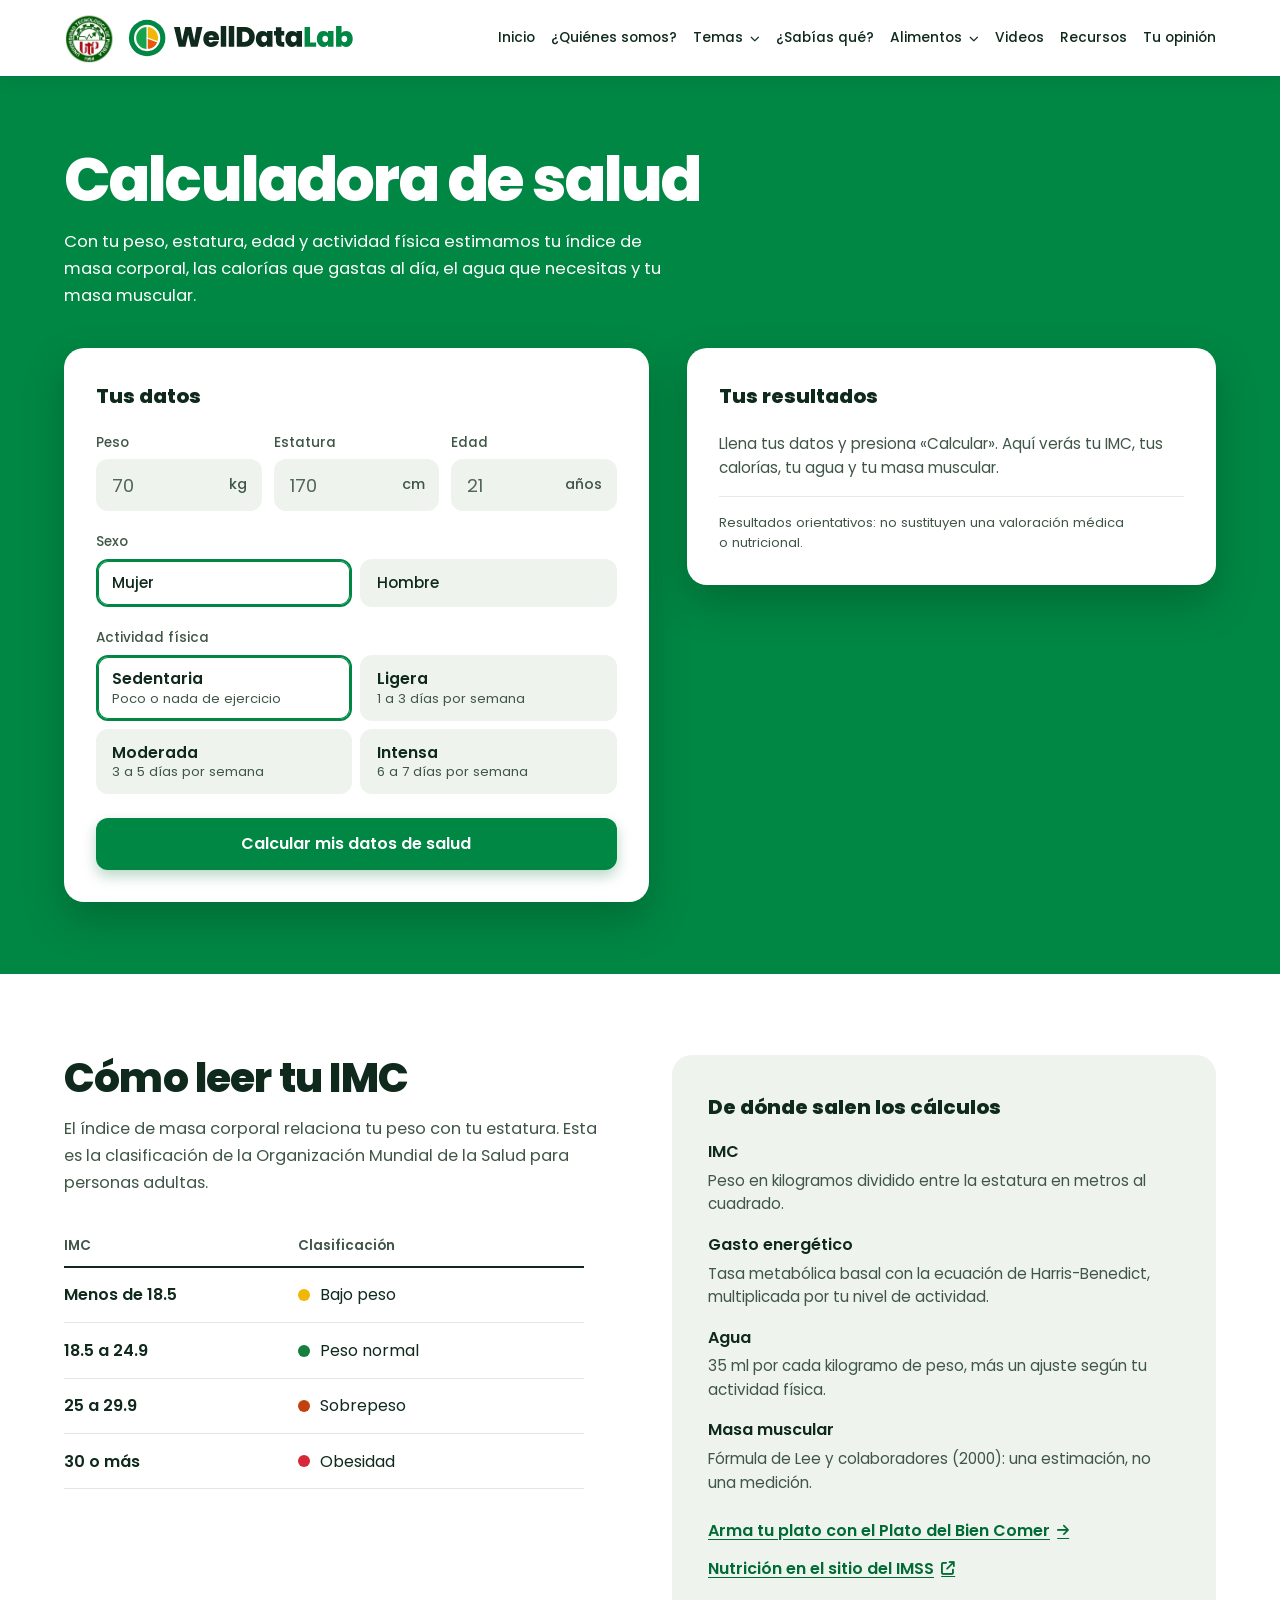
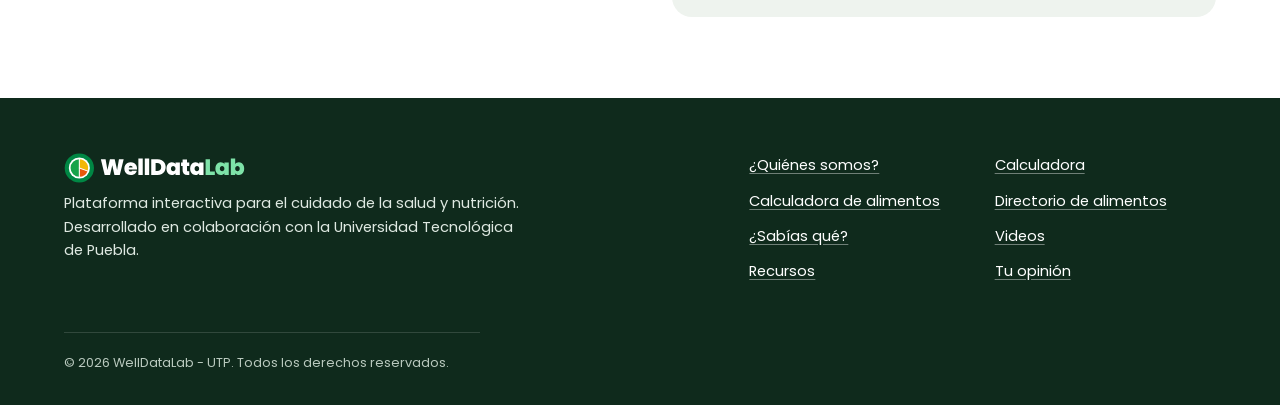
==== commit 30c21785: "feat: agregar formas de preparación, calculadora y directorio de alimentos SMAE - Tema 10 «Formas de" ====
--- a/Views/calculadora.html
+++ b/Views/calculadora.html
@@ -53,10 +53,18 @@
                 <li><a href="temas.html" data-topic="7">Recetas fáciles y saludables</a></li>
                 <li><a href="temas.html" data-topic="8">Marco normativo y hábitos</a></li>
                 <li><a href="temas.html" data-topic="9">Comparador de alimentos</a></li>
+                <li><a href="temas.html" data-topic="10">Formas de preparar alimentos</a></li>
               </ul>
             </li>
 
             <li class="nav-item"><a href="sabias_que.html" class="nav-link">¿Sabías qué?</a></li>
+            <li class="nav-item dropdown-item">
+              <a href="directorio_alimentos.html" class="nav-link">Alimentos <i class="fa-solid fa-chevron-down" aria-hidden="true"></i></a>
+              <ul class="dropdown-menu">
+                <li><a href="directorio_alimentos.html">Directorio de alimentos</a></li>
+                <li><a href="calculadora_alimentos.html">Calculadora de alimentos</a></li>
+              </ul>
+            </li>
             <li class="nav-item"><a href="videos.html" class="nav-link">Videos</a></li>
             <li class="nav-item"><a href="recursos.html" class="nav-link">Recursos</a></li>
             <li class="nav-item"><a href="tu_opinion.html" class="nav-link">Tu opinión</a></li>
@@ -219,6 +227,8 @@
       <ul class="footer-enlaces" aria-label="Secciones">
         <li><a href="quienes_somos.html">¿Quiénes somos?</a></li>
         <li><a href="calculadora.html">Calculadora</a></li>
+        <li><a href="calculadora_alimentos.html">Calculadora de alimentos</a></li>
+        <li><a href="directorio_alimentos.html">Directorio de alimentos</a></li>
         <li><a href="sabias_que.html">¿Sabías qué?</a></li>
         <li><a href="videos.html">Videos</a></li>
         <li><a href="recursos.html">Recursos</a></li>
--- a/Styles/sitio.css
+++ b/Styles/sitio.css
@@ -947,3 +947,114 @@
     animation-duration: 0.01ms;
   }
 }
+
+/* ==========================================
+   ANCHO MÁXIMO CENTRADO
+   Los fondos van de orilla a orilla, pero el contenido se limita a 1320px
+   y queda centrado en pantallas anchas.
+   ========================================== */
+.sitio {
+  --contenido-max: 1320px;
+  --margen-lateral: max(clamp(16px, 5vw, 5rem), calc((100% - var(--contenido-max)) / 2));
+}
+.sitio .header-bar,
+.sitio .portada,
+.sitio .seccion,
+.sitio .footer-site,
+.sitio .mesa,
+.sitio .temas-indice,
+.sitio .dato,
+.sitio .cierre,
+.sitio .calc,
+.sitio .temas-pagina {
+  padding-left: var(--margen-lateral);
+  padding-right: var(--margen-lateral);
+}
+.sitio .progreso {
+  margin-inline: calc(-1 * var(--margen-lateral));
+  padding-inline: var(--margen-lateral);
+}
+
+/* ==========================================
+   MENÚ PLEGABLE EN PANTALLAS MEDIANAS
+   Con ocho secciones el menú ya no cabe en una fila por debajo de 1200px:
+   se usa el mismo menú desplegable del celular (los logos conservan su tamaño hasta 900px).
+   ========================================== */
+@media (min-width: 1201px) {
+  .sitio .nav-link {
+    white-space: nowrap;
+  }
+}
+@media (min-width: 1201px) and (max-width: 1360px) {
+  .sitio .nav-menu {
+    gap: 1rem;
+  }
+  .sitio .nav-link {
+    font-size: 0.86rem;
+  }
+}
+@media (max-width: 1200px) {
+  .sitio .nav-container {
+    justify-content: flex-end;
+  }
+  .sitio .nav-toggle {
+    display: grid;
+    place-items: center;
+  }
+  .sitio .nav-menu {
+    display: none;
+    flex-direction: column;
+    position: absolute;
+    top: 100%;
+    left: 0;
+    width: 100%;
+    align-items: stretch;
+    gap: 0;
+    padding: 0.5rem clamp(16px, 4vw, 3.5rem) 1rem;
+    background: var(--plato);
+    box-shadow: 0 16px 24px rgba(15, 42, 28, 0.14);
+    max-height: calc(100svh - var(--header-alto));
+    overflow-y: auto;
+  }
+  .sitio .nav-menu.active {
+    display: flex;
+    animation: menu-baja 0.3s var(--ease-salida) both;
+  }
+  .sitio .nav-item {
+    text-align: left;
+    border-bottom: 1px solid #e3ebe5;
+  }
+  .sitio .nav-link {
+    display: block;
+    padding: 0.9rem 0;
+    font-size: 1rem;
+  }
+  .sitio .nav-link::after {
+    display: none;
+  }
+  .sitio .nav-link.active {
+    color: var(--mantel);
+  }
+  .sitio .dropdown-menu {
+    display: block;
+    position: static;
+    min-width: 0;
+    padding: 0 0 0.75rem;
+    background: transparent;
+    box-shadow: none;
+    border-radius: 0;
+  }
+  .sitio .dropdown-menu::before {
+    display: none;
+  }
+  .sitio .dropdown-menu li a {
+    padding: 0.5rem 0.75rem;
+    font-size: 0.92rem;
+    color: var(--tinta-suave);
+  }
+}
+@media (max-width: 1200px) and (prefers-reduced-motion: reduce) {
+  .sitio .nav-menu.active {
+    animation: none;
+  }
+}
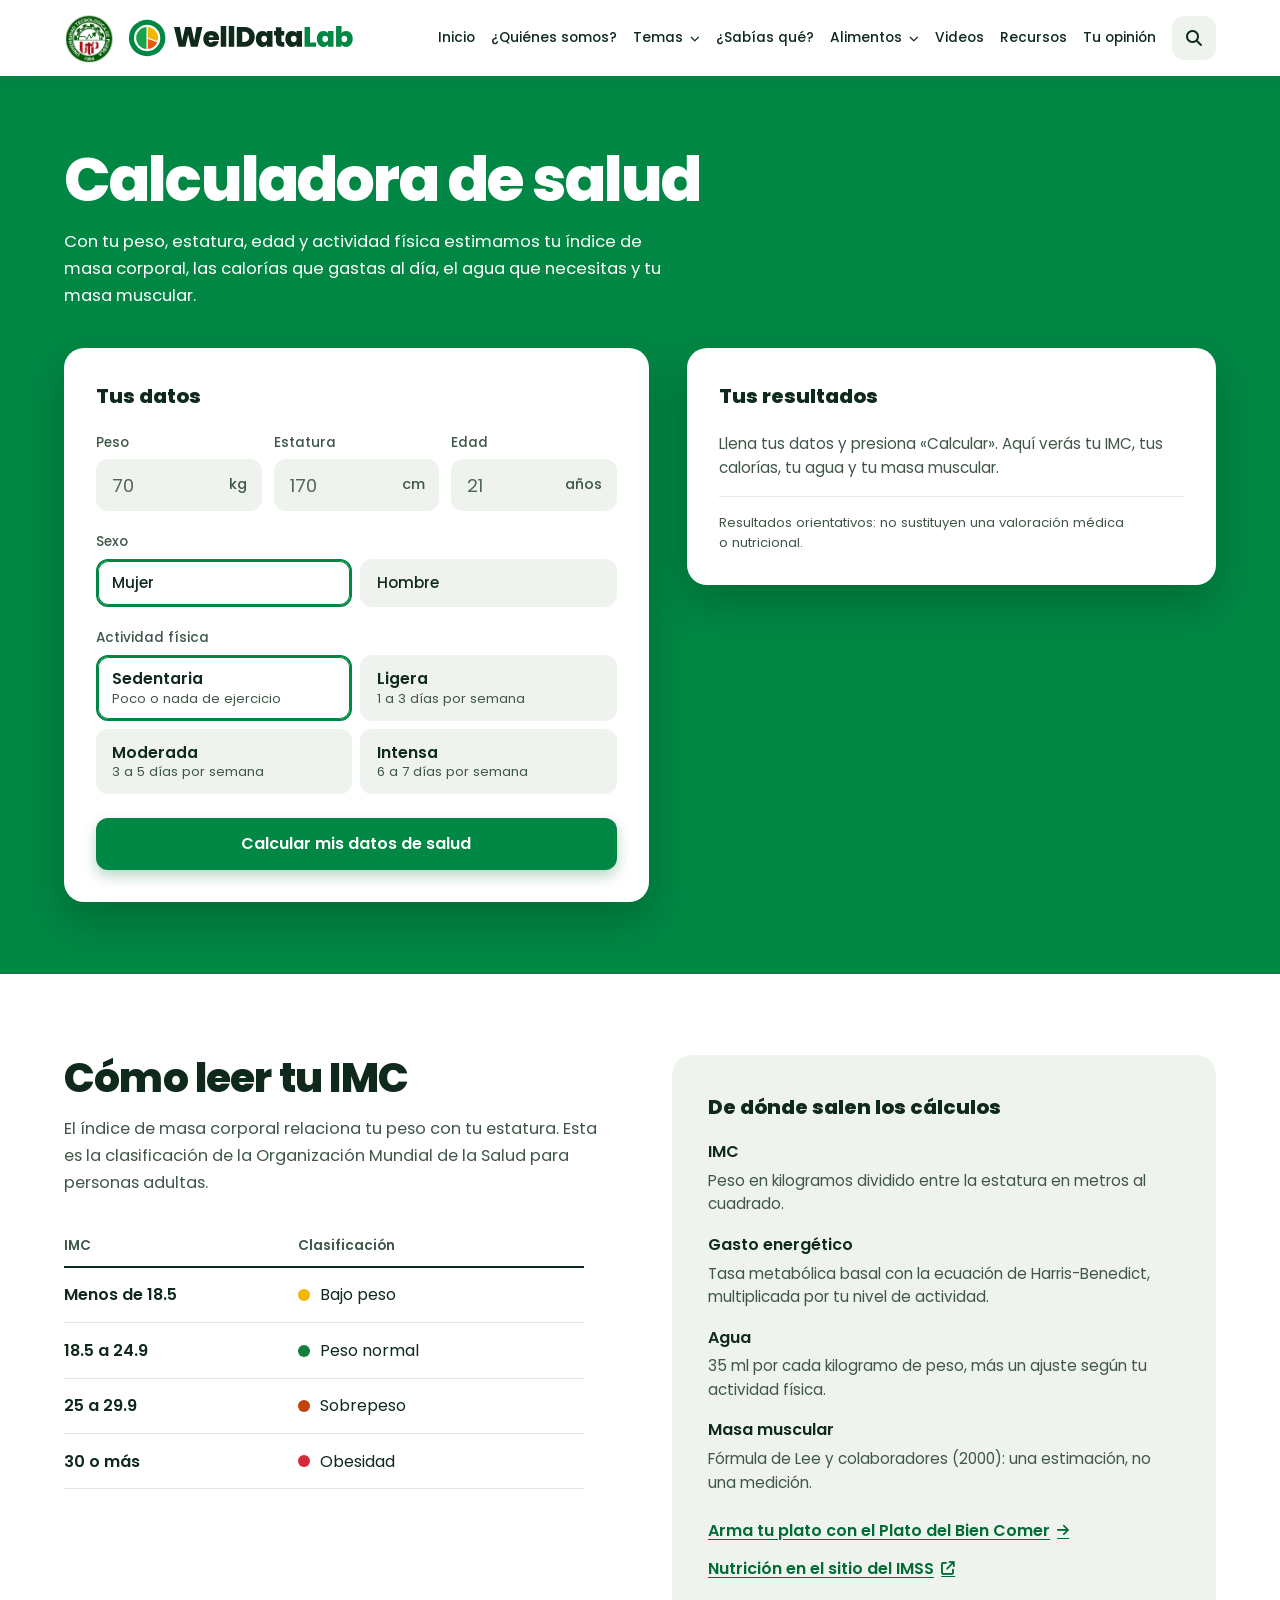
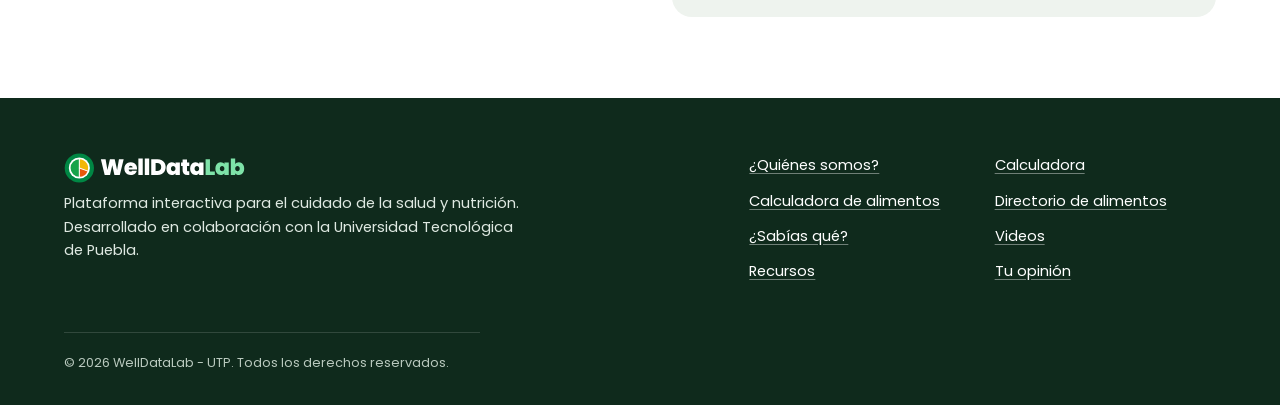
==== commit 55463689: "feat: agregar buscador general del sitio Botón "Buscar" en el encabezado de todas las páginas (tambi" ====
--- a/Views/calculadora.html
+++ b/Views/calculadora.html
@@ -240,6 +240,7 @@
 
   <!-- ARCHIVOS JAVASCRIPT -->
   <script src="../Js/main.js"></script>
+  <script src="../Js/buscador.js"></script>
   <script src="../Js/movimiento.js"></script>
   <script src="../Js/calculadora.js"></script>
 </body>
--- a/Styles/sitio.css
+++ b/Styles/sitio.css
@@ -1058,3 +1058,423 @@
     animation: none;
   }
 }
+
+/* ==========================================
+   BUSCADOR GENERAL (Js/buscador.js)
+   Botón en el encabezado y panel modal que busca en todo el sitio.
+   Los resultados usan el índice con filetes; la fila activa toma fondo de pozo.
+   ========================================== */
+.sitio .buscador-abrir {
+  display: inline-flex;
+  align-items: center;
+  justify-content: center;
+  gap: 0.5rem;
+  flex-shrink: 0;
+  min-width: 44px;
+  height: 44px;
+  margin-left: clamp(1rem, 1.8vw, 2rem);
+  padding: 0 1rem;
+  font: inherit;
+  font-size: 0.92rem;
+  font-weight: 500;
+  color: var(--tinta);
+  background: var(--pozo);
+  border: 2px solid transparent;
+  border-radius: 12px;
+  cursor: pointer;
+  transition: border-color 0.2s ease, color 0.2s ease, transform 0.25s var(--ease-salida);
+}
+.sitio .buscador-abrir:hover {
+  color: var(--mantel-hondo);
+  border-color: #cfdcd2;
+}
+.sitio .buscador-abrir:active {
+  transform: translateY(1px);
+}
+.sitio .buscador-abrir .fa-magnifying-glass {
+  font-size: 1rem;
+}
+
+@media (max-width: 1360px) {
+  .sitio .buscador-abrir {
+    width: 44px;
+    padding: 0;
+    margin-left: 1rem;
+  }
+  .sitio .buscador-abrir-texto {
+    display: none;
+  }
+}
+@media (max-width: 1200px) {
+  .sitio .nav-container {
+    gap: 0.5rem;
+  }
+  .sitio .buscador-abrir {
+    order: -1;
+    margin-left: 0;
+  }
+}
+
+/* Panel */
+html:has(dialog.buscador[open]) {
+  overflow: hidden;
+}
+.sitio dialog.buscador {
+  width: 100%;
+  max-width: none;
+  height: 100%;
+  max-height: none;
+  margin: 0;
+  padding: clamp(1rem, 9vh, 6rem) 16px 16px;
+  border: 0;
+  background: transparent;
+  color: var(--tinta);
+  overflow: hidden;
+}
+.sitio dialog.buscador[open] {
+  display: flex;
+  justify-content: center;
+  align-items: flex-start;
+}
+.sitio dialog.buscador::backdrop {
+  background: rgba(15, 42, 28, 0.55);
+  animation: buscador-velo 0.25s ease both;
+}
+
+.sitio .buscador-hoja {
+  display: flex;
+  flex-direction: column;
+  width: min(720px, 100%);
+  max-height: min(78vh, 760px);
+  background: var(--plato);
+  border-radius: 20px;
+  box-shadow: 0 28px 60px rgba(0, 38, 19, 0.35), 0 4px 12px rgba(0, 38, 19, 0.12);
+  overflow: hidden;
+  animation: buscador-entra 0.35s var(--ease-salida) both;
+}
+
+.sitio .buscador-barra {
+  position: relative;
+  display: flex;
+  align-items: center;
+  gap: 0.75rem;
+  padding: 1rem;
+  border-bottom: 1px solid #e3ebe5;
+}
+.sitio .buscador-lupa {
+  position: absolute;
+  left: 2rem;
+  color: var(--tinta-suave);
+  pointer-events: none;
+}
+.sitio .buscador-campo {
+  flex: 1;
+  min-width: 0;
+  height: 56px;
+  padding: 0 1rem 0 2.9rem;
+  font: inherit;
+  font-size: 1.1rem;
+  font-weight: 500;
+  color: var(--tinta);
+  background: var(--pozo);
+  border: 2px solid transparent;
+  border-radius: 12px;
+  transition: background-color 0.2s ease, border-color 0.2s ease;
+}
+.sitio .buscador-campo::placeholder {
+  color: #52665a;
+  font-weight: 400;
+}
+.sitio .buscador-campo:hover {
+  border-color: #cfdcd2;
+}
+.sitio .buscador-campo:focus,
+.sitio .buscador-campo:focus-visible {
+  outline: none;
+  background: var(--plato);
+  border-color: var(--mantel);
+}
+.sitio .buscador-cerrar {
+  display: grid;
+  place-items: center;
+  flex-shrink: 0;
+  min-width: 52px;
+  height: 44px;
+  padding: 0 0.75rem;
+  font: inherit;
+  font-size: 0.8rem;
+  font-weight: 600;
+  color: var(--tinta-suave);
+  background: transparent;
+  border: 2px solid #dfe8e1;
+  border-radius: 12px;
+  cursor: pointer;
+  transition: border-color 0.2s ease, color 0.2s ease;
+}
+.sitio .buscador-cerrar:hover {
+  color: var(--tinta);
+  border-color: #cfdcd2;
+}
+.sitio .buscador-cerrar .fa-xmark {
+  display: none;
+  font-size: 1.1rem;
+}
+
+.sitio .buscador-cuerpo {
+  flex: 1;
+  min-height: 0;
+  padding: 0.25rem 1rem 1rem;
+  overflow-y: auto;
+  overscroll-behavior: contain;
+}
+
+.sitio .buscador-subtitulo {
+  display: flex;
+  align-items: baseline;
+  gap: 0.5rem;
+  margin: 1.1rem 0.75rem 0.45rem;
+  font-size: 0.82rem;
+  font-weight: 600;
+  color: var(--tinta-suave);
+}
+.sitio .buscador-cuenta {
+  font-weight: 800;
+  color: var(--mantel-hondo);
+}
+
+/* Filas de resultado */
+.sitio .buscador-grupo {
+  border-bottom: 1px solid #dfe8e1;
+}
+.sitio .buscador-fila {
+  display: grid;
+  grid-template-columns: 40px minmax(0, 1fr) auto;
+  align-items: center;
+  gap: 0.85rem;
+  padding: 0.7rem 0.75rem;
+  color: var(--tinta);
+  text-decoration: none;
+  border-top: 1px solid #dfe8e1;
+  transition: background-color 0.15s ease;
+}
+.sitio .buscador-fila[aria-selected="true"] {
+  background: var(--pozo);
+}
+.sitio .buscador-fila:focus-visible {
+  outline-offset: -3px;
+}
+.sitio .buscador-marca {
+  display: grid;
+  place-items: center;
+  width: 40px;
+  height: 40px;
+  border-radius: 50%;
+  color: var(--mantel-hondo);
+  background: var(--pozo);
+  transition: background-color 0.15s ease;
+}
+.sitio .buscador-fila[aria-selected="true"] .buscador-marca {
+  background: var(--plato);
+}
+.sitio .buscador-marca.buscador-num,
+.sitio .buscador-fila[aria-selected="true"] .buscador-num {
+  font-size: 1.05rem;
+  font-weight: 800;
+  letter-spacing: -0.02em;
+  color: #fff;
+  background: var(--mantel);
+}
+.sitio .buscador-fila-texto {
+  display: grid;
+  gap: 0.1rem;
+}
+.sitio .buscador-fila-titulo {
+  font-size: 1rem;
+  font-weight: 600;
+  line-height: 1.3;
+}
+.sitio .buscador-fila-meta {
+  font-size: 0.8rem;
+  font-weight: 500;
+  color: var(--mantel-hondo);
+}
+.sitio .buscador-fila-desc {
+  display: -webkit-box;
+  -webkit-box-orient: vertical;
+  -webkit-line-clamp: 2;
+  overflow: hidden;
+  font-size: 0.88rem;
+  line-height: 1.5;
+  color: var(--tinta-suave);
+}
+.sitio .buscador-fila mark {
+  padding: 0 1px;
+  color: var(--tinta);
+  background: var(--amarillo);
+  border-radius: 3px;
+}
+.sitio .buscador-fila-desc mark {
+  font-weight: 600;
+  background: none;
+}
+.sitio .buscador-flecha {
+  color: var(--mantel);
+  transition: transform 0.25s var(--ease-salida);
+}
+.sitio .buscador-fila[aria-selected="true"] .buscador-flecha {
+  transform: translateX(4px);
+}
+.sitio .buscador-fila-directorio .buscador-fila-titulo {
+  color: var(--mantel-hondo);
+}
+
+/* Inicio vacío y sin resultados: el castor guía */
+.sitio .buscador-castor {
+  display: flex;
+  align-items: flex-end;
+  gap: 0.75rem;
+  padding: 1.25rem 0.5rem 0.5rem;
+}
+.sitio .buscador-castor img {
+  flex-shrink: 0;
+  width: 72px;
+  height: 72px;
+}
+.sitio .buscador-globo {
+  max-width: 46ch;
+  margin: 0 0 0.6rem;
+  padding: 0.85rem 1rem;
+  font-size: 0.92rem;
+  line-height: 1.5;
+  background: var(--plato);
+  border: 1px solid #e3ebe5;
+  border-radius: 16px 16px 16px 4px;
+  box-shadow: 0 10px 24px rgba(0, 38, 19, 0.12);
+  animation: buscador-globo 0.5s var(--ease-salida) both;
+}
+.sitio .buscador-sugerencias .buscador-subtitulo {
+  margin-top: 1.25rem;
+}
+.sitio .buscador-chips {
+  display: flex;
+  flex-wrap: wrap;
+  gap: 0.5rem;
+  padding: 0 0.5rem;
+}
+.sitio .buscador-chip {
+  display: inline-flex;
+  align-items: center;
+  gap: 0.45rem;
+  min-height: 44px;
+  padding: 0 1rem;
+  font: inherit;
+  font-size: 0.92rem;
+  font-weight: 500;
+  color: var(--tinta);
+  background: var(--pozo);
+  border: 2px solid transparent;
+  border-radius: 999px;
+  cursor: pointer;
+  transition: border-color 0.2s ease;
+}
+.sitio .buscador-chip:hover {
+  border-color: #cfdcd2;
+}
+.sitio .buscador-chip i {
+  font-size: 0.85em;
+  color: var(--tinta-suave);
+}
+.sitio .buscador-cargando {
+  padding: 1.5rem 0.75rem;
+  color: var(--tinta-suave);
+}
+
+.sitio .buscador-ayuda {
+  display: flex;
+  flex-wrap: wrap;
+  gap: 0.4rem 1.25rem;
+  margin: 0;
+  padding: 0.7rem 1.25rem;
+  font-size: 0.8rem;
+  color: var(--tinta-suave);
+  border-top: 1px solid #e3ebe5;
+}
+.sitio .buscador-ayuda kbd {
+  display: inline-block;
+  min-width: 1.6em;
+  margin-right: 0.2rem;
+  padding: 0.05rem 0.35rem;
+  font: inherit;
+  font-weight: 600;
+  text-align: center;
+  color: var(--tinta);
+  background: var(--pozo);
+  border: 1px solid #d4e0d7;
+  border-bottom-width: 2px;
+  border-radius: 8px;
+}
+
+/* Destino resaltado al llegar desde un resultado */
+.sitio .buscador-destino {
+  border-radius: 12px;
+  animation: buscador-destino 2.6s ease-out both;
+}
+
+@keyframes buscador-entra {
+  from { opacity: 0; transform: translateY(-12px) scale(0.98); }
+  to { opacity: 1; transform: none; }
+}
+@keyframes buscador-velo {
+  from { opacity: 0; }
+}
+@keyframes buscador-globo {
+  from { opacity: 0; transform: translateY(6px) scale(0.98); filter: blur(2px); }
+}
+@keyframes buscador-destino {
+  0%, 55% { outline: 3px solid var(--amarillo); outline-offset: 6px; }
+  100% { outline: 3px solid transparent; outline-offset: 6px; }
+}
+
+/* Celular: el panel ocupa toda la pantalla */
+@media (max-width: 640px) {
+  .sitio dialog.buscador {
+    padding: 0;
+  }
+  .sitio .buscador-hoja {
+    width: 100%;
+    height: 100%;
+    max-height: none;
+    border-radius: 0;
+  }
+  .sitio .buscador-barra {
+    padding: 0.75rem 16px;
+  }
+  .sitio .buscador-lupa {
+    left: calc(16px + 1rem);
+  }
+  .sitio .buscador-cuerpo {
+    padding-inline: 8px;
+  }
+}
+@media (max-width: 640px), (hover: none) {
+  .sitio .buscador-cerrar span {
+    display: none;
+  }
+  .sitio .buscador-cerrar .fa-xmark {
+    display: block;
+  }
+  .sitio .buscador-ayuda {
+    display: none;
+  }
+}
+
+@media (prefers-reduced-motion: reduce) {
+  .sitio .buscador-hoja,
+  .sitio dialog.buscador::backdrop,
+  .sitio .buscador-globo {
+    animation: none;
+  }
+  .sitio .buscador-flecha {
+    transition: none;
+  }
+}
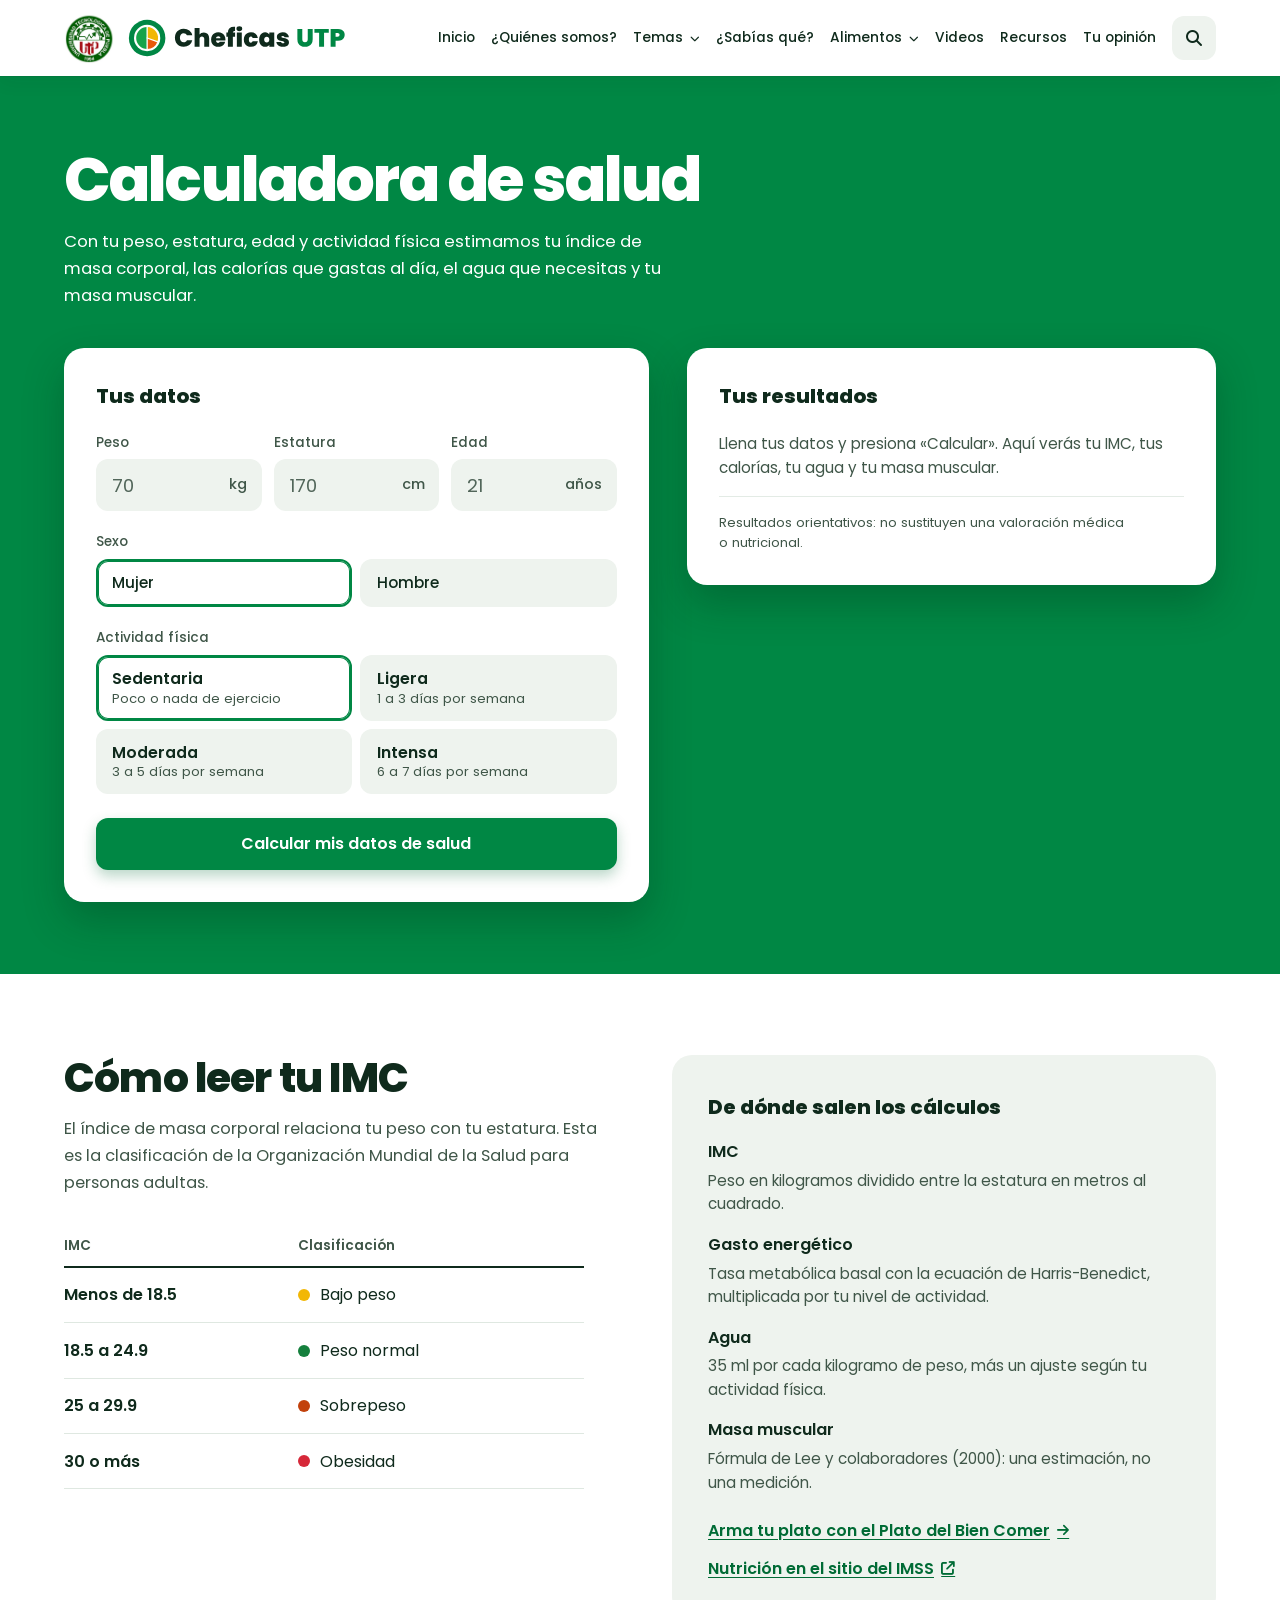
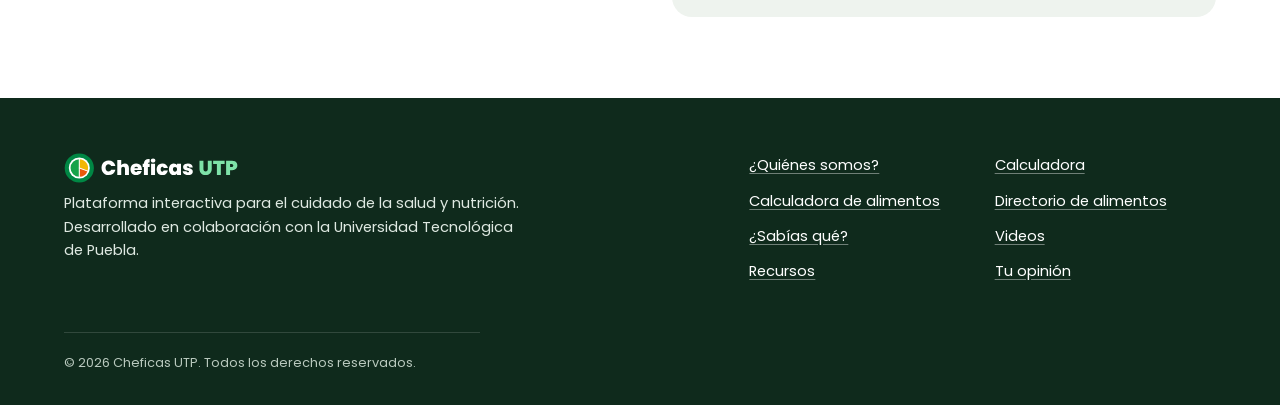
==== commit 9c864ec0: "feat: renombrar el proyecto a Cheficas UTP Reemplaza WellDataLab por Cheficas UTP en todas las págin" ====
--- a/Views/calculadora.html
+++ b/Views/calculadora.html
@@ -3,11 +3,11 @@
 <head>
   <meta charset="UTF-8">
   <meta name="viewport" content="width=device-width, initial-scale=1.0">
-  <title>Calculadora de IMC - WellDataLab</title>
+  <title>Calculadora de IMC - Cheficas UTP</title>
   <meta name="description" content="Calcula tu índice de masa corporal, tus calorías diarias, el agua que necesitas y una estimación de tu masa muscular.">
 
-  <link rel="icon" type="image/svg+xml" href="../Resources/marca/icono-welldatalab.svg">
-  <link rel="icon" type="image/png" href="../Resources/marca/icono-welldatalab.png">
+  <link rel="icon" type="image/svg+xml" href="../Resources/marca/icono-cheficas.svg">
+  <link rel="icon" type="image/png" href="../Resources/marca/icono-cheficas.png">
   <link rel="preload" href="../Resources/fonts/poppins-latin-800-normal.woff2" as="font" type="font/woff2" crossorigin>
 
   <!-- Font Awesome para los íconos -->
@@ -25,9 +25,9 @@
   <!-- ENCABEZADO CON LOGOS Y NAVEGACIÓN -->
   <header class="header-site">
     <div class="header-bar">
-      <a class="header-logos" href="../index.html" aria-label="WellDataLab, ir al inicio">
+      <a class="header-logos" href="../index.html" aria-label="Cheficas UTP, ir al inicio">
         <img src="../Resources/logo-utp.png" alt="Universidad Tecnológica de Puebla" width="52" height="52">
-        <img src="../Resources/marca/logo-welldatalab.svg" alt="WellDataLab" class="logo-wdl" width="227" height="40">
+        <img src="../Resources/marca/logo-cheficas.svg" alt="Cheficas UTP" class="logo-wdl" width="220" height="40">
       </a>
 
       <nav class="navbar" aria-label="Navegación principal">
@@ -221,7 +221,7 @@
   <footer class="footer-site">
     <div class="footer-container">
       <div class="footer-marca">
-        <p class="footer-title"><img src="../Resources/marca/logo-welldatalab-claro.svg" alt="WellDataLab" width="182" height="32"></p>
+        <p class="footer-title"><img src="../Resources/marca/logo-cheficas-claro.svg" alt="Cheficas UTP" width="176" height="32"></p>
         <p>Plataforma interactiva para el cuidado de la salud y nutrición. Desarrollado en colaboración con la Universidad Tecnológica de Puebla.</p>
       </div>
       <ul class="footer-enlaces" aria-label="Secciones">
@@ -234,7 +234,7 @@
         <li><a href="recursos.html">Recursos</a></li>
         <li><a href="tu_opinion.html">Tu opinión</a></li>
       </ul>
-      <p class="copyright">© 2026 WellDataLab - UTP. Todos los derechos reservados.</p>
+      <p class="copyright">© 2026 Cheficas UTP. Todos los derechos reservados.</p>
     </div>
   </footer>
 
--- a/Styles/sitio.css
+++ b/Styles/sitio.css
@@ -1,5 +1,5 @@
 /* ==========================================
-   WELLDATALAB — Sistema compartido del sitio
+   CHEFICAS UTP — Sistema compartido del sitio
    Tipografía, colores, encabezado, menú, pie, componentes y movimiento.
    Lo usan todas las páginas (body.sitio). Ver DESIGN.md.
    ========================================== */
